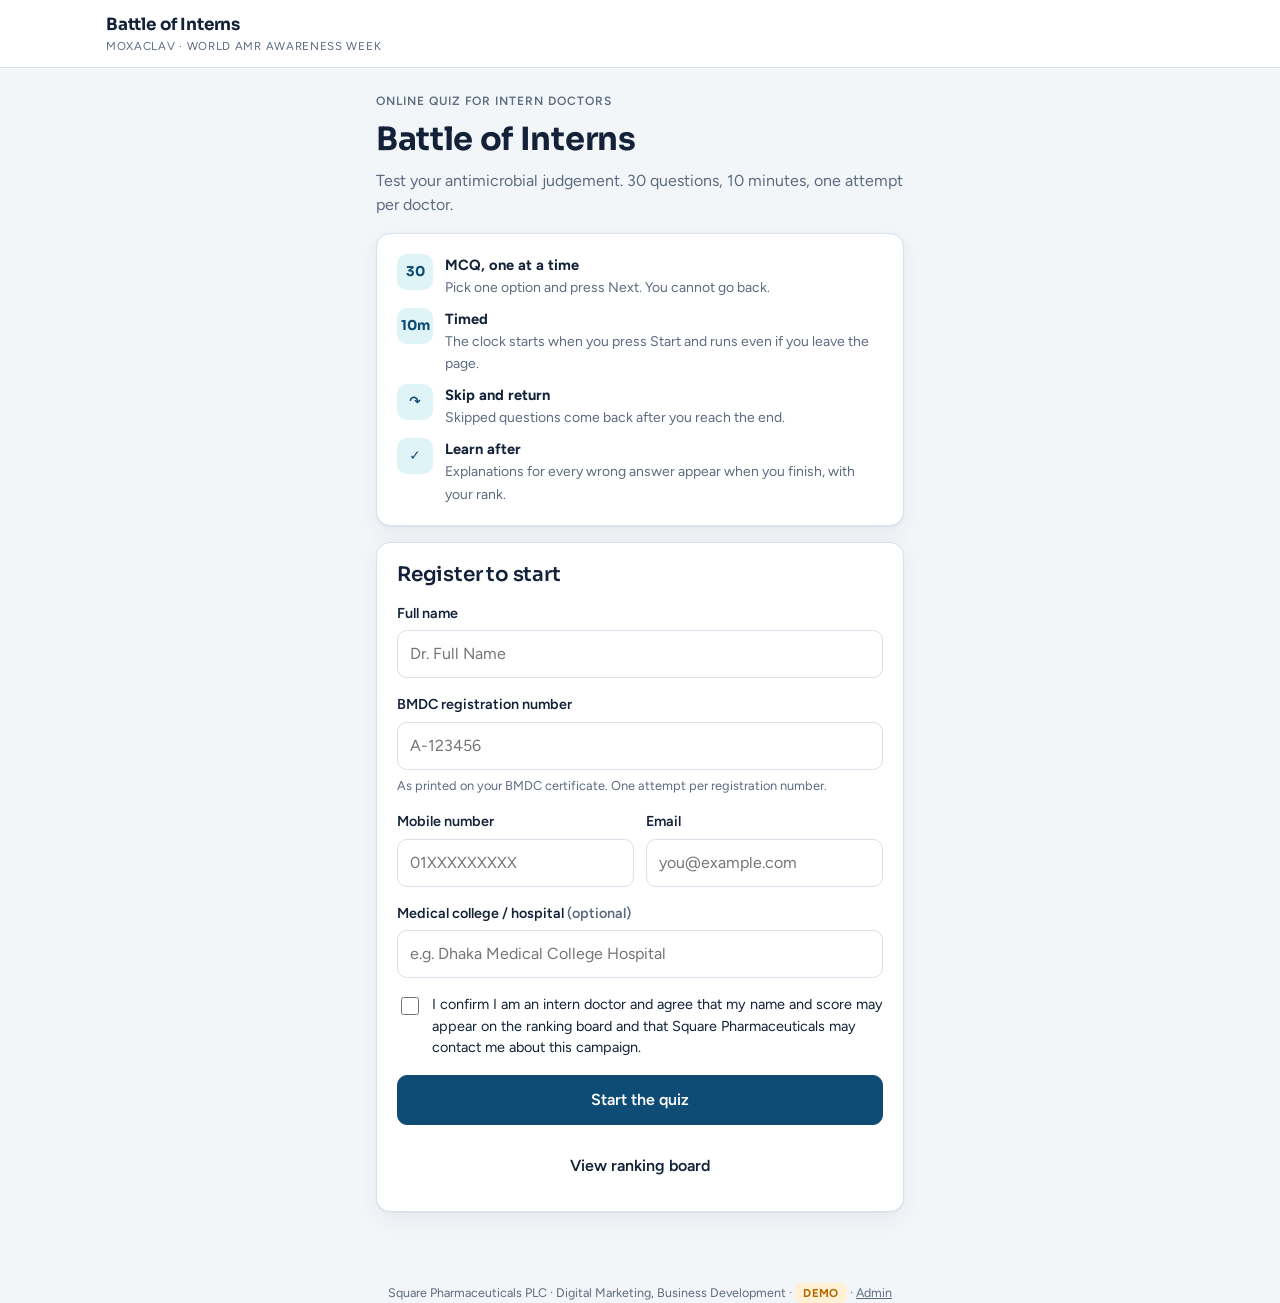
==== demo/battle-of-interns-demo.html @ 252d5b3d "Battle of Interns: AMR quiz for intern doctors (demo + PHP/SQLite site) Participant quiz with regist" ====
<!doctype html>
<html lang="en">
<head>
<meta charset="utf-8">
<meta name="viewport" content="width=device-width, initial-scale=1, viewport-fit=cover">
<meta name="robots" content="noindex">
<title>Battle of Interns (demo)</title>
<link rel="stylesheet" href="https://fonts.googleapis.com/css2?family=Sora:wght@600;700&family=Figtree:wght@400;500;600&display=swap">
<style>
/* Battle of Interns. Layout: one centred column (560px) for the quiz flow, a wider
   column (1100px) for admin. Clinical, quiet surfaces; one accent for actions. */
:root {
  --bg: #f3f6f9;
  --surface: #ffffff;
  --surface-2: #e9eef4;
  --fg: #132238;
  --muted: #5d6b80;
  --line: #d9e0ea;
  --primary: #0f4c75;
  --primary-ink: #ffffff;
  --accent: #1b9aaa;
  --accent-soft: #dff4f6;
  --good: #1b7f4b;
  --good-soft: #e3f4ea;
  --warn: #b26a00;
  --warn-soft: #fff1d6;
  --bad: #b42323;
  --bad-soft: #fde8e8;
  --shadow: 0 1px 2px rgba(19, 34, 56, 0.06), 0 8px 24px rgba(19, 34, 56, 0.06);
  --font-display: "Sora", "Segoe UI", system-ui, sans-serif;
  --font-body: "Figtree", "Segoe UI", system-ui, sans-serif;
  --radius: 14px;
}
@media (prefers-color-scheme: dark) {
  :root:not([data-theme="light"]) {
    --bg: #0e1520; --surface: #172131; --surface-2: #1f2b3d; --fg: #e7edf5; --muted: #9aa8bc;
    --line: #2a3850; --primary: #3f8fc4; --primary-ink: #ffffff; --accent: #4fc3cf; --accent-soft: #15353b;
    --good: #4ccb86; --good-soft: #163626; --warn: #f0b24a; --warn-soft: #3a2a0d; --bad: #f08080; --bad-soft: #3d1a1a;
    --shadow: 0 1px 2px rgba(0,0,0,.4), 0 8px 24px rgba(0,0,0,.35);
    color-scheme: dark;
  }
}
:root[data-theme="dark"] {
  --bg: #0e1520; --surface: #172131; --surface-2: #1f2b3d; --fg: #e7edf5; --muted: #9aa8bc;
  --line: #2a3850; --primary: #3f8fc4; --primary-ink: #ffffff; --accent: #4fc3cf; --accent-soft: #15353b;
  --good: #4ccb86; --good-soft: #163626; --warn: #f0b24a; --warn-soft: #3a2a0d; --bad: #f08080; --bad-soft: #3d1a1a;
  --shadow: 0 1px 2px rgba(0,0,0,.4), 0 8px 24px rgba(0,0,0,.35);
  color-scheme: dark;
}

* { box-sizing: border-box; }
html, body { height: 100%; }
body {
  margin: 0; background: var(--bg); color: var(--fg);
  font-family: var(--font-body); font-size: 16px; line-height: 1.5;
  -webkit-font-smoothing: antialiased;
}
h1, h2, h3 { font-family: var(--font-display); line-height: 1.2; margin: 0; text-wrap: balance; letter-spacing: -0.01em; }
h1 { font-size: 1.75rem; font-weight: 700; }
h2 { font-size: 1.25rem; font-weight: 600; }
h3 { font-size: 1rem; font-weight: 600; }
p { margin: 0; }
a { color: var(--primary); }
button { font: inherit; }
:focus-visible { outline: 3px solid var(--accent); outline-offset: 2px; }
.num { font-variant-numeric: tabular-nums; }
.muted { color: var(--muted); }
.small { font-size: 0.875rem; }
.eyebrow { font-size: 0.75rem; text-transform: uppercase; letter-spacing: 0.08em; font-weight: 600; color: var(--muted); }

/* Shell */
.topbar {
  position: sticky; top: env(safe-area-inset-top, 0px); z-index: 5;
  background: var(--surface); border-bottom: 1px solid var(--line);
}
.topbar-in {
  max-width: 1100px; margin: 0 auto; padding: 12px 16px;
  display: flex; align-items: center; justify-content: space-between; gap: 12px;
}
.brand { display: flex; flex-direction: column; gap: 1px; min-width: 0; }
.brand-name { font-family: var(--font-display); font-weight: 700; font-size: 1.05rem; letter-spacing: -0.01em; }
.brand-sub { font-size: 0.72rem; color: var(--muted); letter-spacing: 0.06em; text-transform: uppercase; }
.topbar .pill { flex-shrink: 0; }
.wrap { max-width: 560px; margin: 0 auto; padding-block: 24px 48px; padding-inline: 16px; }
.wrap.wide { max-width: 1100px; }
.stack { display: flex; flex-direction: column; gap: 16px; }
.stack-sm { display: flex; flex-direction: column; gap: 8px; }
.row { display: flex; gap: 12px; align-items: center; flex-wrap: wrap; }
.row.between { justify-content: space-between; }
.row.end { justify-content: flex-end; }
.grow { flex: 1 1 auto; min-width: 0; }

.card { background: var(--surface); border: 1px solid var(--line); border-radius: var(--radius); padding: 20px; box-shadow: var(--shadow); }
.card.flat { box-shadow: none; }
.card.tint { background: var(--accent-soft); border-color: transparent; box-shadow: none; }

/* Buttons */
.btn {
  display: inline-flex; align-items: center; justify-content: center; gap: 8px;
  padding: 12px 18px; border-radius: 10px; border: 1px solid var(--line);
  background: var(--surface); color: var(--fg); font-weight: 600; cursor: pointer;
  text-decoration: none; min-height: 44px; transition: background .15s, transform .05s;
}
.btn:hover { background: var(--surface-2); }
.btn:active { transform: translateY(1px); }
.btn:disabled { opacity: .5; cursor: not-allowed; }
.btn.primary { background: var(--primary); border-color: var(--primary); color: var(--primary-ink); }
.btn.primary:hover { filter: brightness(1.08); background: var(--primary); }
.btn.danger { color: var(--bad); border-color: var(--bad); background: transparent; }
.btn.danger:hover { background: var(--bad-soft); }
.btn.ghost { border-color: transparent; background: transparent; }
.btn.ghost:hover { background: var(--surface-2); }
.btn.sm { padding: 7px 12px; min-height: 34px; font-size: 0.875rem; border-radius: 8px; }
.btn.block { width: 100%; }

/* Forms */
.field { display: flex; flex-direction: column; gap: 6px; }
.field label { font-weight: 600; font-size: 0.9rem; }
.field .hint { font-size: 0.8rem; color: var(--muted); }
.field .err { font-size: 0.8rem; color: var(--bad); }
.input, select.input, textarea.input {
  width: 100%; padding: 11px 12px; border-radius: 10px; border: 1px solid var(--line);
  background: var(--surface); color: var(--fg); font: inherit; min-height: 44px;
}
textarea.input { min-height: 88px; resize: vertical; }
.input:focus { border-color: var(--accent); outline: none; box-shadow: 0 0 0 3px var(--accent-soft); }
.field.invalid .input { border-color: var(--bad); }
.check { display: flex; gap: 10px; align-items: flex-start; font-size: 0.9rem; }
.check input { width: 18px; height: 18px; margin-top: 3px; flex-shrink: 0; }
.grid-2 { display: grid; grid-template-columns: repeat(2, minmax(0, 1fr)); gap: 12px; }
.grid-3 { display: grid; grid-template-columns: repeat(3, minmax(0, 1fr)); gap: 12px; }
.grid-4 { display: grid; grid-template-columns: repeat(4, minmax(0, 1fr)); gap: 12px; }
@media (max-width: 640px) { .grid-2, .grid-3, .grid-4 { grid-template-columns: 1fr 1fr; } .grid-2 { grid-template-columns: 1fr; } .card { padding: 16px; } }

/* Pills and alerts */
.pill { display: inline-flex; align-items: center; gap: 6px; padding: 4px 10px; border-radius: 999px; font-size: 0.78rem; font-weight: 600; background: var(--surface-2); color: var(--muted); white-space: nowrap; }
.pill.good { background: var(--good-soft); color: var(--good); }
.pill.warn { background: var(--warn-soft); color: var(--warn); }
.pill.bad { background: var(--bad-soft); color: var(--bad); }
.pill.accent { background: var(--accent-soft); color: var(--primary); }
.alert { padding: 12px 14px; border-radius: 10px; font-size: 0.9rem; border: 1px solid transparent; }
.alert.bad { background: var(--bad-soft); color: var(--bad); }
.alert.good { background: var(--good-soft); color: var(--good); }
.alert.warn { background: var(--warn-soft); color: var(--warn); }
.alert.info { background: var(--accent-soft); color: var(--fg); }

/* Welcome */
.hero { display: flex; flex-direction: column; gap: 10px; }
.hero h1 { font-size: 2rem; }
.rules { display: grid; gap: 10px; }
.rule { display: grid; grid-template-columns: 36px 1fr; gap: 12px; align-items: start; font-size: 0.92rem; }
.rule-ic { width: 36px; height: 36px; border-radius: 10px; background: var(--accent-soft); color: var(--primary); display: grid; place-items: center; font-family: var(--font-display); font-weight: 700; font-size: 0.85rem; }

/* Quiz */
.quiz-head { display: flex; align-items: center; justify-content: space-between; gap: 12px; }
.timer { font-family: var(--font-display); font-weight: 700; font-size: 1.5rem; letter-spacing: 0.02em; display: inline-flex; align-items: center; gap: 8px; }
.timer.warn { color: var(--warn); }
.timer.bad { color: var(--bad); }
.timer-dot { width: 8px; height: 8px; border-radius: 50%; background: currentColor; animation: blink 1s steps(2) infinite; }
@keyframes blink { 50% { opacity: 0.25; } }
@media (prefers-reduced-motion: reduce) { .timer-dot { animation: none; } }
.progress { height: 6px; border-radius: 999px; background: var(--surface-2); overflow: hidden; }
.progress > i { display: block; height: 100%; background: var(--accent); width: 0; transition: width .25s; }
.qtext { font-size: 1.1rem; font-weight: 600; line-height: 1.45; }
.options { display: grid; gap: 10px; }
.opt {
  display: grid; grid-template-columns: 32px 1fr; gap: 12px; align-items: center; text-align: left;
  width: 100%; padding: 12px 14px; border-radius: 12px; border: 1.5px solid var(--line);
  background: var(--surface); color: var(--fg); cursor: pointer; font: inherit; line-height: 1.4;
}
.opt:hover { border-color: var(--accent); background: var(--accent-soft); }
.opt .key { width: 32px; height: 32px; border-radius: 8px; background: var(--surface-2); display: grid; place-items: center; font-family: var(--font-display); font-weight: 700; font-size: 0.85rem; }
.opt.selected { border-color: var(--primary); background: var(--accent-soft); }
.opt.selected .key { background: var(--primary); color: var(--primary-ink); }
.opt.correct { border-color: var(--good); background: var(--good-soft); }
.opt.correct .key { background: var(--good); color: #fff; }
.opt.wrong { border-color: var(--bad); background: var(--bad-soft); }
.opt.wrong .key { background: var(--bad); color: #fff; }
.opt[disabled] { cursor: default; }
.qnav { display: flex; gap: 10px; }
.qnav .btn { flex: 1; }
.dots { display: flex; flex-wrap: wrap; gap: 5px; }
.dot { width: 14px; height: 14px; border-radius: 4px; background: var(--surface-2); border: 1px solid var(--line); }
.dot.done { background: var(--accent); border-color: var(--accent); }
.dot.skip { background: var(--warn-soft); border-color: var(--warn); }
.dot.now { outline: 2px solid var(--primary); outline-offset: 1px; }

/* Result */
.score-tile { display: grid; grid-template-columns: auto 1fr; gap: 18px; align-items: center; }
.score-big { font-family: var(--font-display); font-size: 3rem; font-weight: 700; line-height: 1; }
.score-big small { font-size: 1.1rem; color: var(--muted); font-weight: 600; }
.stat-row { display: grid; grid-template-columns: repeat(4, 1fr); gap: 8px; }
.stat { background: var(--surface-2); border-radius: 10px; padding: 10px 4px; text-align: center; min-width: 0; }
.stat b { display: block; font-family: var(--font-display); font-size: 1.1rem; }
.stat span { font-size: 0.72rem; color: var(--muted); text-transform: uppercase; letter-spacing: 0.05em; }
.review { display: grid; gap: 12px; }
.review-item { border-left: 3px solid var(--bad); padding-left: 14px; display: grid; gap: 8px; }
.review-item.ok { border-left-color: var(--good); }
.review-item .explain { background: var(--surface-2); border-radius: 10px; padding: 10px 12px; font-size: 0.9rem; }
.tabs { display: flex; gap: 4px; border-bottom: 1px solid var(--line); overflow-x: auto; }
.tab { padding: 10px 14px; border: 0; background: transparent; color: var(--muted); font-weight: 600; cursor: pointer; border-bottom: 2px solid transparent; margin-bottom: -1px; white-space: nowrap; }
.tab.active { color: var(--primary); border-bottom-color: var(--primary); }

/* Leaderboard */
.board { display: grid; gap: 6px; }
.board-row { display: grid; grid-template-columns: 40px 1fr auto; gap: 12px; align-items: center; padding: 10px 12px; border-radius: 10px; background: var(--surface); border: 1px solid var(--line); }
.board-row.me { border-color: var(--primary); background: var(--accent-soft); }
.board-row .rank { font-family: var(--font-display); font-weight: 700; color: var(--muted); }
.board-row.top .rank { color: var(--warn); }
.board-row .who { min-width: 0; }
.board-row .who b { display: block; overflow: hidden; text-overflow: ellipsis; white-space: nowrap; }
.board-row .who span { font-size: 0.78rem; color: var(--muted); }
.board-row .sc { text-align: right; }
.board-row .sc b { font-family: var(--font-display); font-size: 1.1rem; display: block; }
.board-row .sc span { font-size: 0.75rem; color: var(--muted); }

/* Tables (admin) */
.table-wrap { overflow-x: auto; border: 1px solid var(--line); border-radius: 10px; }
table { width: 100%; border-collapse: collapse; font-size: 0.875rem; }
th, td { padding: 10px 12px; text-align: left; border-bottom: 1px solid var(--line); vertical-align: top; }
th { font-size: 0.72rem; text-transform: uppercase; letter-spacing: 0.06em; color: var(--muted); background: var(--surface-2); white-space: nowrap; }
tr:last-child td { border-bottom: 0; }
td.actions { white-space: nowrap; }
.bar { height: 6px; background: var(--surface-2); border-radius: 999px; overflow: hidden; min-width: 80px; }
.bar > i { display: block; height: 100%; background: var(--good); }
.bar.low > i { background: var(--bad); }
.bar.mid > i { background: var(--warn); }
.kpi { background: var(--surface); border: 1px solid var(--line); border-radius: 12px; padding: 14px 16px; }
.kpi b { font-family: var(--font-display); font-size: 1.6rem; display: block; }
.kpi span { font-size: 0.78rem; color: var(--muted); }

/* Modal (in-page confirm) */
.modal-bg { position: fixed; inset: 0; background: rgba(10, 18, 30, 0.55); display: grid; place-items: center; z-index: 50; padding: 16px; }
.modal { background: var(--surface); border-radius: 16px; padding: 22px; max-width: 420px; width: 100%; box-shadow: var(--shadow); display: grid; gap: 14px; }
.toast { position: fixed; left: 50%; bottom: calc(20px + env(safe-area-inset-bottom, 0px)); transform: translateX(-50%); background: var(--fg); color: var(--bg); padding: 10px 16px; border-radius: 10px; font-size: 0.9rem; z-index: 60; max-width: calc(100% - 32px); }

.footer { text-align: center; font-size: 0.78rem; color: var(--muted); padding-top: 24px; }
.footer a { color: var(--muted); }
.demo-badge { font-size: 0.72rem; font-weight: 700; padding: 3px 8px; border-radius: 6px; background: var(--warn-soft); color: var(--warn); letter-spacing: .04em; }

</style>
</head>
<body>
<div id="app"><main class="wrap"><div class="card"><p class="muted">Loading the quiz...</p></div></main></div>
<script>window.BOI_SEED_QUESTIONS = [{"text": "Antimicrobial resistance (AMR) occurs when:", "options": {"A": "The patient becomes tolerant to an antibiotic after repeated use", "B": "Microorganisms change so that antimicrobials no longer work against them", "C": "The immune system stops responding to an infection", "D": "An antibiotic degrades before reaching the site of infection"}, "correct": "B", "explanation": "AMR is a property of the microbe, not the patient. Bacteria, viruses, fungi and parasites evolve mechanisms that make the drugs designed to kill them ineffective."}, {"text": "World AMR Awareness Week is observed every year during:", "options": {"A": "1 to 7 April", "B": "18 to 24 November", "C": "10 to 16 October", "D": "24 to 30 January"}, "correct": "B", "explanation": "WHO marks World AMR Awareness Week from 18 to 24 November each year to raise awareness and encourage best practices among the public, health workers and policy makers."}, {"text": "The role of clavulanic acid in amoxicillin-clavulanate is to:", "options": {"A": "Extend the half-life of amoxicillin", "B": "Improve the oral absorption of amoxicillin", "C": "Inhibit bacterial beta-lactamase enzymes", "D": "Reduce the renal excretion of amoxicillin"}, "correct": "C", "explanation": "Clavulanic acid has little antibacterial activity of its own. It irreversibly binds and inactivates many beta-lactamases, protecting amoxicillin from hydrolysis."}, {"text": "Amoxicillin kills bacteria by:", "options": {"A": "Inhibiting protein synthesis at the 30S ribosomal subunit", "B": "Inhibiting cell wall synthesis by binding penicillin-binding proteins", "C": "Inhibiting DNA gyrase", "D": "Disrupting the bacterial cell membrane"}, "correct": "B", "explanation": "Like all beta-lactams, amoxicillin binds penicillin-binding proteins and blocks peptidoglycan cross-linking, leading to cell lysis. It is bactericidal."}, {"text": "Which organism is intrinsically resistant to amoxicillin-clavulanate?", "options": {"A": "Streptococcus pneumoniae", "B": "Haemophilus influenzae", "C": "Pseudomonas aeruginosa", "D": "Moraxella catarrhalis"}, "correct": "C", "explanation": "Pseudomonas aeruginosa is intrinsically resistant to amoxicillin-clavulanate because of its outer membrane permeability, efflux pumps and chromosomal AmpC beta-lactamase, which clavulanate does not inhibit."}, {"text": "Which of the following is NOT one of the ESKAPE pathogens?", "options": {"A": "Klebsiella pneumoniae", "B": "Acinetobacter baumannii", "C": "Streptococcus pyogenes", "D": "Enterococcus faecium"}, "correct": "C", "explanation": "ESKAPE stands for Enterococcus faecium, Staphylococcus aureus, Klebsiella pneumoniae, Acinetobacter baumannii, Pseudomonas aeruginosa and Enterobacter species. Group A Streptococcus remains universally penicillin susceptible."}, {"text": "In the WHO AWaRe classification, amoxicillin-clavulanate belongs to the:", "options": {"A": "Access group", "B": "Watch group", "C": "Reserve group", "D": "Not recommended group"}, "correct": "A", "explanation": "Amoxicillin-clavulanate is an Access antibiotic: a first or second choice for common infections with a lower resistance potential than Watch agents such as fluoroquinolones and third-generation cephalosporins."}, {"text": "The 2024 UN General Assembly political declaration on AMR set a global target that, by 2030, at least what share of human antibiotic use should come from the WHO Access group?", "options": {"A": "50%", "B": "60%", "C": "70%", "D": "90%"}, "correct": "C", "explanation": "The declaration targets at least 70% of human antibiotic consumption from Access group antibiotics by 2030, raising the earlier WHO target of 60%."}, {"text": "The most common adverse effect of oral amoxicillin-clavulanate is:", "options": {"A": "Cholestatic jaundice", "B": "Gastrointestinal upset including diarrhoea", "C": "Stevens-Johnson syndrome", "D": "Interstitial nephritis"}, "correct": "B", "explanation": "Diarrhoea, nausea and abdominal discomfort are the most frequent complaints and are largely clavulanate related. Taking the dose at the start of a meal reduces GI intolerance."}, {"text": "Clavulanate-associated cholestatic hepatitis is more likely in patients who are:", "options": {"A": "Young, female and on a short course", "B": "Older, male and on a prolonged course", "C": "Children under 5 years", "D": "Patients with renal impairment"}, "correct": "B", "explanation": "Hepatotoxicity is rare but risk rises with age over 65, male sex and courses longer than about two weeks. Onset can be delayed up to six weeks after stopping the drug."}, {"text": "Extended-spectrum beta-lactamase (ESBL) producing Enterobacterales are typically resistant to:", "options": {"A": "Third-generation cephalosporins", "B": "Carbapenems", "C": "Nitrofurantoin", "D": "Fosfomycin"}, "correct": "A", "explanation": "ESBLs hydrolyse penicillins and first to third-generation cephalosporins. Carbapenems remain the treatment of choice for serious ESBL infections, which is why their use must be protected."}, {"text": "Which class of beta-lactamase is NOT inhibited by clavulanic acid?", "options": {"A": "TEM-1 penicillinase", "B": "Staphylococcal penicillinase", "C": "Chromosomal AmpC (class C)", "D": "SHV-1"}, "correct": "C", "explanation": "Clavulanate inhibits most class A enzymes (TEM, SHV, CTX-M, staphylococcal penicillinase) but not class C AmpC enzymes or metallo-beta-lactamases. This explains failures against Enterobacter, Citrobacter and Serratia."}, {"text": "A 24-year-old presents with runny nose, sore throat and cough for three days, no fever, normal chest. The most appropriate management is:", "options": {"A": "Amoxicillin for 5 days", "B": "Amoxicillin-clavulanate for 7 days", "C": "Azithromycin for 3 days", "D": "Symptomatic treatment without antibiotics"}, "correct": "D", "explanation": "This is a viral upper respiratory tract infection. Antibiotics offer no benefit and add adverse effects and resistance pressure. Safety-netting advice is the correct prescription."}, {"text": "In acute otitis media, amoxicillin-clavulanate rather than plain amoxicillin is preferred when the child:", "options": {"A": "Is under 2 years old", "B": "Has received amoxicillin within the past 30 days or has concurrent purulent conjunctivitis", "C": "Has a fever above 38 degrees", "D": "Has bilateral ear involvement"}, "correct": "B", "explanation": "Recent amoxicillin exposure, purulent conjunctivitis (suggesting beta-lactamase producing H. influenzae) or recurrent AOM unresponsive to amoxicillin are the accepted indications for adding clavulanate."}, {"text": "For acute bacterial rhinosinusitis in adults, the IDSA recommends as first-line empiric therapy:", "options": {"A": "Amoxicillin-clavulanate", "B": "Azithromycin", "C": "Ciprofloxacin", "D": "Cefixime"}, "correct": "A", "explanation": "Amoxicillin-clavulanate is recommended over amoxicillin alone because of increasing beta-lactamase production in H. influenzae and M. catarrhalis. Macrolides are not recommended due to high pneumococcal resistance."}, {"text": "A teenager with sore throat, fever and lymphadenopathy develops a widespread maculopapular rash a few days after starting amoxicillin. The most likely explanation is:", "options": {"A": "True IgE-mediated penicillin allergy", "B": "Infectious mononucleosis", "C": "Scarlet fever", "D": "Drug-induced lupus"}, "correct": "B", "explanation": "Aminopenicillins given during Epstein-Barr virus infection commonly cause a non-allergic rash. It does not indicate penicillin allergy, and the patient should not be labelled as allergic."}, {"text": "A patient reports anaphylaxis to penicillin. Which statement is correct?", "options": {"A": "Amoxicillin-clavulanate can be given safely because clavulanate is not a penicillin", "B": "All penicillins including amoxicillin-clavulanate should be avoided", "C": "Only intravenous penicillins need to be avoided", "D": "A test dose of amoxicillin can be given on the ward without precautions"}, "correct": "B", "explanation": "A history of anaphylaxis to any penicillin contraindicates all penicillins. Cross-reactivity with cephalosporins is low (about 2%) and depends on side-chain similarity, but allergy testing or specialist advice is advised before use."}, {"text": "Beta-lactam antibiotics show time-dependent killing. This means efficacy depends mostly on:", "options": {"A": "The peak serum concentration", "B": "The total daily dose given once a day", "C": "The time the free drug concentration stays above the MIC", "D": "The area under the curve to MIC ratio only"}, "correct": "C", "explanation": "For beta-lactams, the percentage of the dosing interval during which free drug exceeds the MIC (fT>MIC) predicts response. Divided doses at correct intervals matter more than large single doses."}, {"text": "The preferred oral prophylactic antibiotic after a human or animal bite is:", "options": {"A": "Cephalexin", "B": "Azithromycin", "C": "Amoxicillin-clavulanate", "D": "Metronidazole alone"}, "correct": "C", "explanation": "Amoxicillin-clavulanate covers Pasteurella multocida, Eikenella corrodens, streptococci, staphylococci and oral anaerobes. Cephalexin and macrolides miss Pasteurella or Eikenella."}, {"text": "Which antibiotic classes carry the highest risk of Clostridioides difficile infection?", "options": {"A": "Nitrofurantoin and fosfomycin", "B": "Clindamycin, fluoroquinolones and cephalosporins", "C": "Doxycycline and minocycline", "D": "Aminoglycosides"}, "correct": "B", "explanation": "Clindamycin, fluoroquinolones and broad-spectrum cephalosporins most strongly disrupt colonic flora. Treatment of C. difficile infection is oral vancomycin or fidaxomicin, not metronidazole, in current guidelines."}, {"text": "The 'Start Smart, Then Focus' stewardship principle requires a documented review of every antibiotic prescription at:", "options": {"A": "24 hours", "B": "48 to 72 hours", "C": "5 days", "D": "End of the course"}, "correct": "B", "explanation": "At 48 to 72 hours, with culture results and clinical response available, the prescriber should stop, switch IV to oral, change, continue or move to outpatient therapy, and document the decision."}, {"text": "For amoxicillin-clavulanate, dose adjustment is required when creatinine clearance falls below:", "options": {"A": "80 mL/min", "B": "60 mL/min", "C": "30 mL/min", "D": "No adjustment is ever needed"}, "correct": "C", "explanation": "Below 30 mL/min the dosing interval is extended, and the 875/125 mg and extended-release presentations should not be used. Both components are renally cleared."}, {"text": "A patient on warfarin is prescribed amoxicillin-clavulanate for a week. What should you anticipate?", "options": {"A": "A fall in INR requiring a higher warfarin dose", "B": "A rise in INR and bleeding risk", "C": "No interaction", "D": "Reduced antibiotic efficacy"}, "correct": "B", "explanation": "Antibiotics, including amoxicillin, can potentiate warfarin by reducing vitamin K producing gut flora and through illness itself. Monitor INR during and after the course."}, {"text": "Co-prescribing penicillins with methotrexate can cause:", "options": {"A": "Reduced methotrexate efficacy", "B": "Methotrexate toxicity due to reduced renal clearance", "C": "Reduced amoxicillin absorption", "D": "No clinically relevant interaction"}, "correct": "B", "explanation": "Penicillins compete with methotrexate for renal tubular secretion, raising methotrexate levels. Patients on high-dose methotrexate need close monitoring or an alternative antibiotic."}, {"text": "For an outpatient with community-acquired pneumonia and comorbidities such as diabetes, the ATS/IDSA 2019 guideline recommends:", "options": {"A": "Azithromycin alone", "B": "Amoxicillin-clavulanate or a cephalosporin plus a macrolide or doxycycline", "C": "Ciprofloxacin alone", "D": "Cotrimoxazole"}, "correct": "B", "explanation": "Combination therapy with a beta-lactam (amoxicillin-clavulanate or cefpodoxime/cefuroxime) plus a macrolide or doxycycline, or a respiratory fluoroquinolone as an alternative, is recommended for patients with comorbidities."}, {"text": "The 'One Health' approach to AMR recognises that resistance spreads between:", "options": {"A": "Hospitals and clinics only", "B": "Humans, animals and the environment", "C": "Developed and developing countries", "D": "Gram-positive and Gram-negative bacteria"}, "correct": "B", "explanation": "Antibiotic use in agriculture, aquaculture and veterinary practice, together with pharmaceutical and sewage waste in water, drives resistance that reaches people. AMR cannot be controlled in human medicine alone."}, {"text": "For uncomplicated cystitis in a non-pregnant woman, which is NOT a recommended first-line option?", "options": {"A": "Nitrofurantoin", "B": "Fosfomycin single dose", "C": "Amoxicillin-clavulanate", "D": "Trimethoprim-sulfamethoxazole where resistance is low"}, "correct": "C", "explanation": "Amoxicillin-clavulanate has lower cure rates in cystitis and more collateral damage to gut flora, so it is reserved for cases guided by culture. Nitrofurantoin, fosfomycin and pivmecillinam are preferred."}, {"text": "Group A streptococcal pharyngitis is still treated first-line with penicillin or amoxicillin because:", "options": {"A": "Macrolides are too expensive", "B": "No clinically significant penicillin resistance has ever been documented in Streptococcus pyogenes", "C": "Amoxicillin covers Epstein-Barr virus as well", "D": "Cephalosporins are contraindicated in children"}, "correct": "B", "explanation": "S. pyogenes remains uniformly susceptible to penicillin, so narrow-spectrum penicillin V or amoxicillin is the stewardship-appropriate choice. Macrolide resistance, by contrast, is increasing."}, {"text": "According to the Lancet GRAM study, bacterial AMR was directly responsible for approximately how many deaths worldwide in 2019?", "options": {"A": "127,000", "B": "500,000", "C": "1.27 million", "D": "10 million"}, "correct": "C", "explanation": "An estimated 1.27 million deaths were directly attributable to bacterial AMR in 2019, with 4.95 million deaths associated with it. South Asia carries one of the highest burdens."}, {"text": "Which statement about antibiotic course length reflects current evidence?", "options": {"A": "Courses must always be completed for 10 to 14 days to prevent resistance", "B": "Shorter courses, such as 5 days for community-acquired pneumonia, are as effective and reduce resistance", "C": "Stopping antibiotics early never causes harm", "D": "Course length has no relation to resistance"}, "correct": "B", "explanation": "Trials across pneumonia, cellulitis, pyelonephritis and intra-abdominal infection show shorter, guideline-defined courses are equally effective. Prolonged exposure selects resistant organisms."}];</script>
<script>
/* Demo adapter: same functions as api-remote.js, but everything is kept in this browser's
   localStorage. Used only for the standalone demo page. Nothing is sent anywhere. */
window.BOI_API = (function () {
  "use strict";
  const KEY = "boi_demo_v2";
  const uid = () => Math.random().toString(36).slice(2, 10) + Date.now().toString(36);
  const delay = (v) => new Promise((r) => setTimeout(() => r(v), 120));
  const fail = (m) => { throw new Error(m); };
  const norm = (s) => String(s || "").trim();
  const normBmdc = (s) => norm(s).toUpperCase().replace(/\s+/g, "").replace(/^([A-Z]+)-?(\d+)$/, "$1-$2");
  const normPhone = (s) => norm(s).replace(/[\s-]/g, "").replace(/^\+?88/, "");

  function seed() {
    const questions = (window.BOI_SEED_QUESTIONS || []).map((q, i) => ({ id: "q" + (i + 1), text: q.text, options: q.options, correct: q.correct, explanation: q.explanation, active: true }));
    const db = {
      settings: { campaignName: "Battle of Interns", sponsor: "Moxaclav", durationSec: 600, questionCount: 30, shuffle: true, leaderboardPublic: true, manualClosed: false, openAt: null, closeAt: null },
      adminPassword: "admin123", questions, participants: [], attempts: [],
    };
    // A few sample finishers so the ranking board is not empty in the demo. Admin > Settings > Clear all participants removes them.
    const samples = [["Dr. Tanvir Ahmed", "Dhaka Medical College Hospital", 27, 412], ["Dr. Nusrat Jahan", "Sir Salimullah Medical College", 26, 388], ["Dr. Rafiul Islam", "Chittagong Medical College", 26, 455], ["Dr. Farhana Haque", "Mymensingh Medical College", 24, 501], ["Dr. Sabbir Hossain", "Rajshahi Medical College", 22, 530], ["Dr. Mehzabin Chowdhury", "Sylhet MAG Osmani Medical College", 19, 572]];
    samples.forEach(([name, inst, score, secs], i) => {
      const pid = "sample" + i, now = Date.now() - (i + 1) * 3600 * 1000;
      db.participants.push({ id: pid, token: "t_" + pid, name, email: "sample" + (i + 1) + "@example.com", bmdc: "A-" + (100001 + i), phone: "017000000" + (10 + i), institution: inst + " (sample)", registeredAt: now });
      const order = questions.map((q) => q.id);
      const answers = {}; let wrongLeft = order.length - score;
      order.forEach((qid) => { const q = questions.find((x) => x.id === qid); if (wrongLeft > 0 && Math.random() < 0.35) { answers[qid] = ["A", "B", "C", "D"].find((k) => k !== q.correct); wrongLeft--; } else answers[qid] = q.correct; });
      // adjust if randomness left too few wrongs
      for (const qid of order) { if (wrongLeft <= 0) break; const q = questions.find((x) => x.id === qid); if (answers[qid] === q.correct) { answers[qid] = ["A", "B", "C", "D"].find((k) => k !== q.correct); wrongLeft--; } }
      const a = { id: "a_" + pid, participantId: pid, startedAt: now, endsAt: now + 600000, order, answers, tabSwitches: i === 4 ? 5 : 0, status: "completed", submittedAt: now + secs * 1000 };
      Object.assign(a, scoreAttempt(db, a));
      db.attempts.push(a);
    });
    return db;
  }
  function load() { try { const s = JSON.parse(localStorage.getItem(KEY)); if (s && s.questions) return s; } catch (e) {} const db = seed(); save(db); return db; }
  function save(db) { try { localStorage.setItem(KEY, JSON.stringify(db)); } catch (e) {} }

  function status(s) {
    const now = Date.now();
    if (s.manualClosed) return "closed";
    if (s.openAt && now < s.openAt) return "not_started";
    if (s.closeAt && now >= s.closeAt) return "closed";
    return "open";
  }
  function publicSettings(db) { const s = db.settings; return { campaignName: s.campaignName, sponsor: s.sponsor, durationSec: s.durationSec, questionCount: Math.min(s.questionCount, db.questions.filter((q) => q.active).length) || s.questionCount, leaderboardPublic: s.leaderboardPublic, status: status(s), demo: true }; }
  function scoreAttempt(db, a) {
    let correct = 0, wrong = 0, skipped = 0;
    for (const qid of a.order) { const q = db.questions.find((x) => x.id === qid); const ans = a.answers[qid]; if (!ans) skipped++; else if (q && ans === q.correct) correct++; else wrong++; }
    const timeTakenSec = Math.min(Math.round((a.submittedAt - a.startedAt) / 1000), Math.round((a.endsAt - a.startedAt) / 1000));
    return { score: correct, correct, wrong, skipped, total: a.order.length, timeTakenSec };
  }
  function ranked(db) {
    return db.attempts.filter((a) => a.status === "completed").sort((x, y) => y.score - x.score || x.timeTakenSec - y.timeTakenSec || x.submittedAt - y.submittedAt)
      .map((a, i) => ({ a, p: db.participants.find((p) => p.id === a.participantId), rank: i + 1 }));
  }
  function result(db, a, p) {
    const r = ranked(db).find((x) => x.a.id === a.id);
    const review = a.order.map((qid, i) => { const q = db.questions.find((x) => x.id === qid) || { text: "(question removed)", options: {}, correct: "", explanation: "" }; const ya = a.answers[qid] || null; return { number: i + 1, id: qid, text: q.text, options: ["A", "B", "C", "D"].filter((k) => q.options[k]).map((k) => ({ key: k, text: q.options[k] })), correct: q.correct, yourAnswer: ya, isCorrect: ya === q.correct, explanation: q.explanation }; });
    return { completed: true, name: p.name, score: a.score, total: a.total, correct: a.correct, wrong: a.wrong, skipped: a.skipped, timeTakenSec: a.timeTakenSec, rank: r ? r.rank : null, totalParticipants: db.attempts.filter((x) => x.status === "completed").length, review };
  }
  function pByToken(db, token) { const p = db.participants.find((x) => x.token === token); if (!p) fail("Registration not found. Please register again."); return p; }
  function adminCheck(db, token) { if (!token || token !== db._adminToken) fail("Unauthorised. Please sign in."); }
  const csvCell = (v) => { const s = String(v ?? ""); return /[",\n]/.test(s) ? '"' + s.replace(/"/g, '""') + '"' : s; };
  const csv = (rows) => rows.map((r) => r.map(csvCell).join(",")).join("\r\n");

  return {
    async getSettings() { return delay(publicSettings(load())); },

    async register(d) {
      const db = load();
      if (status(db.settings) !== "open") fail("Registration is closed.");
      const bmdc = normBmdc(d.bmdc), phone = normPhone(d.phone), email = norm(d.email).toLowerCase();
      const existing = db.participants.find((p) => p.bmdc === bmdc || p.email === email || p.phone === phone);
      if (existing) {
        const a = db.attempts.find((x) => x.participantId === existing.id);
        if (a && a.status === "completed") fail("This BMDC number, phone or email has already completed the quiz. Only one attempt is allowed.");
        if (existing.bmdc === bmdc && existing.phone === phone) return delay({ token: existing.token, resumed: true });
        fail("These details are already registered. Use the same device you started on, or contact the organisers.");
      }
      const p = { id: uid(), token: "t_" + uid(), name: norm(d.name), email, bmdc, phone, institution: norm(d.institution), registeredAt: Date.now() };
      db.participants.push(p); save(db);
      return delay({ token: p.token, resumed: false });
    },

    async startAttempt(token) {
      const db = load(); const p = pByToken(db, token);
      let a = db.attempts.find((x) => x.participantId === p.id);
      if (a && a.status === "completed") fail("You have already completed the quiz.");
      if (!a) {
        const active = db.questions.filter((q) => q.active);
        if (!active.length) fail("No questions are available yet.");
        let order = active.map((q) => q.id);
        if (db.settings.shuffle) order.sort(() => Math.random() - 0.5);
        order = order.slice(0, db.settings.questionCount);
        const now = Date.now();
        a = { id: uid(), participantId: p.id, startedAt: now, endsAt: now + db.settings.durationSec * 1000, order, answers: {}, tabSwitches: 0, status: "in_progress" };
        db.attempts.push(a); save(db);
      }
      const questions = a.order.map((qid) => { const q = db.questions.find((x) => x.id === qid); return { id: qid, text: q ? q.text : "(removed)", options: q ? ["A", "B", "C", "D"].filter((k) => q.options[k]).map((k) => ({ key: k, text: q.options[k] })) : [] }; });
      return delay({ attemptId: a.id, startedAt: a.startedAt, endsAt: a.endsAt, durationSec: db.settings.durationSec, questions, answers: a.answers, tabSwitches: a.tabSwitches, serverNow: Date.now() });
    },

    async saveProgress(token, { answers, tabSwitches }) {
      const db = load(); const p = pByToken(db, token); const a = db.attempts.find((x) => x.participantId === p.id && x.status === "in_progress");
      if (!a) return { ok: true };
      a.answers = Object.assign({}, a.answers, answers || {}); a.tabSwitches = Math.max(a.tabSwitches, tabSwitches || 0); save(db); return { ok: true };
    },

    async submitAttempt(token, { answers, tabSwitches }) {
      const db = load(); const p = pByToken(db, token); const a = db.attempts.find((x) => x.participantId === p.id);
      if (!a) fail("No attempt found.");
      if (a.status !== "completed") {
        a.answers = Object.assign({}, a.answers, answers || {}); a.tabSwitches = Math.max(a.tabSwitches, tabSwitches || 0);
        a.submittedAt = Date.now(); a.status = "completed"; Object.assign(a, scoreAttempt(db, a)); save(db);
      }
      return delay(result(db, a, p));
    },

    async getResult(token) {
      const db = load(); const p = pByToken(db, token); const a = db.attempts.find((x) => x.participantId === p.id);
      if (!a || a.status !== "completed") return { completed: false };
      return delay(result(db, a, p));
    },

    async getLeaderboard(token) {
      const db = load();
      if (!db.settings.leaderboardPublic && !db._adminToken) fail("The ranking board is not public.");
      const me = token ? db.participants.find((p) => p.token === token) : null;
      const all = ranked(db);
      const rows = all.slice(0, 50).map((x) => ({ rank: x.rank, name: x.p.name, institution: x.p.institution, score: x.a.score, total: x.a.total, timeTakenSec: x.a.timeTakenSec, isMe: !!me && x.p.id === me.id }));
      const mine = me ? all.find((x) => x.p.id === me.id) : null;
      return delay({ rows, totalParticipants: all.length, me: mine ? { rank: mine.rank, name: me.name, score: mine.a.score, total: mine.a.total, timeTakenSec: mine.a.timeTakenSec } : null });
    },

    /* ---- admin ---- */
    async adminLogin(password) { const db = load(); if (password !== db.adminPassword) fail("Wrong password."); db._adminToken = "adm_" + uid(); save(db); return delay({ adminToken: db._adminToken }); },
    async adminLogout() { const db = load(); delete db._adminToken; save(db); },
    async adminStats(t) {
      const db = load(); adminCheck(db, t);
      const done = db.attempts.filter((a) => a.status === "completed");
      const qs = db.questions.map((q) => { let attempts = 0, correct = 0; done.forEach((a) => { if (a.order.includes(q.id)) { attempts++; if (a.answers[q.id] === q.correct) correct++; } }); return { id: q.id, text: q.text, attempts, correct }; });
      return delay({ participants: db.participants.length, completed: done.length, inProgress: db.attempts.length - done.length, total: Math.min(db.settings.questionCount, db.questions.filter((q) => q.active).length), avgScore: done.length ? done.reduce((s, a) => s + a.score, 0) / done.length : 0, avgTimeSec: done.length ? done.reduce((s, a) => s + a.timeTakenSec, 0) / done.length : 0, questionStats: qs });
    },
    async adminQuestions(t) { const db = load(); adminCheck(db, t); return delay(db.questions.map((q) => ({ ...q }))); },
    async adminSaveQuestion(t, q) {
      const db = load(); adminCheck(db, t);
      if (!q.text || !["A", "B", "C", "D"].every((k) => q.options[k]) || !/^[ABCD]$/.test(q.correct)) fail("Fill in the question, all four options and the correct option.");
      if (q.id) { const i = db.questions.findIndex((x) => x.id === q.id); if (i < 0) fail("Question not found."); db.questions[i] = { ...db.questions[i], text: q.text, options: q.options, correct: q.correct, explanation: q.explanation || "", active: !!q.active }; }
      else db.questions.push({ id: "q_" + uid(), text: q.text, options: q.options, correct: q.correct, explanation: q.explanation || "", active: q.active !== false });
      save(db); return { ok: true };
    },
    async adminDeleteQuestion(t, id) { const db = load(); adminCheck(db, t); db.questions = db.questions.filter((q) => q.id !== id); save(db); return { ok: true }; },
    async adminImportQuestions(t, list, replace) {
      const db = load(); adminCheck(db, t);
      if (replace) db.questions = [];
      list.forEach((q) => db.questions.push({ id: "q_" + uid(), text: q.text, options: q.options, correct: q.correct, explanation: q.explanation || "", active: true }));
      save(db); return { count: list.length };
    },
    async adminParticipants(t, { q } = {}) {
      const db = load(); adminCheck(db, t); const s = (q || "").toLowerCase();
      return delay(db.participants.filter((p) => !s || [p.name, p.bmdc, p.phone, p.email, p.institution].some((v) => String(v || "").toLowerCase().includes(s)))
        .sort((a, b) => b.registeredAt - a.registeredAt)
        .map((p) => { const a = db.attempts.find((x) => x.participantId === p.id); return { id: p.id, name: p.name, email: p.email, bmdc: p.bmdc, phone: p.phone, institution: p.institution, registeredAt: p.registeredAt, status: a ? a.status : "registered", score: a && a.score, total: a && a.total, timeTakenSec: a && a.timeTakenSec, tabSwitches: a ? a.tabSwitches : 0, submittedAt: a && a.submittedAt }; }));
    },
    async adminParticipantAnswers(t, id) {
      const db = load(); adminCheck(db, t); const a = db.attempts.find((x) => x.participantId === id); if (!a) fail("No attempt.");
      return delay(a.order.map((qid) => { const q = db.questions.find((x) => x.id === qid) || { text: "(removed)", correct: "" }; return { text: q.text, answer: a.answers[qid] || null, correct: q.correct, isCorrect: a.answers[qid] === q.correct }; }));
    },
    async adminDeleteParticipant(t, id) { const db = load(); adminCheck(db, t); db.participants = db.participants.filter((p) => p.id !== id); db.attempts = db.attempts.filter((a) => a.participantId !== id); save(db); return { ok: true }; },
    async adminExport(t, kind) {
      const db = load(); adminCheck(db, t); const stamp = new Date().toISOString().slice(0, 10);
      if (kind === "answers") {
        const rows = [["name", "bmdc", "question_no", "question", "answer", "correct_option", "is_correct"]];
        db.attempts.filter((a) => a.status === "completed").forEach((a) => { const p = db.participants.find((x) => x.id === a.participantId); a.order.forEach((qid, i) => { const q = db.questions.find((x) => x.id === qid) || { text: "", correct: "" }; rows.push([p.name, p.bmdc, i + 1, q.text, a.answers[qid] || "", q.correct, a.answers[qid] === q.correct ? 1 : 0]); }); });
        return { filename: `battle-of-interns-answers-${stamp}.csv`, csv: csv(rows) };
      }
      const rows = [["rank", "name", "bmdc", "phone", "email", "institution", "registered_at", "status", "score", "total", "time_taken_sec", "tab_switches", "submitted_at"]];
      const rk = ranked(db);
      db.participants.forEach((p) => { const a = db.attempts.find((x) => x.participantId === p.id); const r = rk.find((x) => x.p.id === p.id); rows.push([r ? r.rank : "", p.name, p.bmdc, p.phone, p.email, p.institution, new Date(p.registeredAt).toISOString(), a ? a.status : "registered", a && a.score != null ? a.score : "", a && a.total ? a.total : "", a && a.timeTakenSec != null ? a.timeTakenSec : "", a ? a.tabSwitches : 0, a && a.submittedAt ? new Date(a.submittedAt).toISOString() : ""]); });
      return { filename: `battle-of-interns-participants-${stamp}.csv`, csv: csv(rows) };
    },
    async adminSettings(t) { const db = load(); adminCheck(db, t); return delay({ ...db.settings }); },
    async adminSaveSettings(t, s) { const db = load(); adminCheck(db, t); db.settings = { ...db.settings, ...s }; save(db); return { ok: true }; },
    async adminChangePassword(t, oldPw, newPw) { const db = load(); adminCheck(db, t); if (oldPw !== db.adminPassword) fail("Current password is wrong."); if ((newPw || "").length < 8) fail("New password must be at least 8 characters."); db.adminPassword = newPw; save(db); return { ok: true }; },
    async adminReset(t) { const db = load(); adminCheck(db, t); db.participants = []; db.attempts = []; save(db); return { ok: true }; },
  };
})();

</script>
<script>
/* Battle of Interns. Single-page app: quiz flow + admin panel.
   Talks to window.BOI_API (api-remote.js for the hosted site, api-local.js for the demo). */
(function () {
  "use strict";
  const API = window.BOI_API;
  const $app = document.getElementById("app");
  const esc = (s) => String(s ?? "").replace(/[&<>"']/g, (c) => ({ "&": "&amp;", "<": "&lt;", ">": "&gt;", '"': "&quot;", "'": "&#39;" }[c]));
  const pad = (n) => String(n).padStart(2, "0");
  const mmss = (sec) => `${pad(Math.floor(sec / 60))}:${pad(sec % 60)}`;
  const fmtDate = (ms) => (ms ? new Date(ms).toLocaleString("en-GB", { dateStyle: "medium", timeStyle: "short" }) : "");
  const store = {
    get(k) { try { return localStorage.getItem(k); } catch (e) { return null; } },
    set(k, v) { try { localStorage.setItem(k, v); } catch (e) {} },
    del(k) { try { localStorage.removeItem(k); } catch (e) {} },
  };

  let settings = { campaignName: "Battle of Interns", sponsor: "Moxaclav", durationSec: 600, questionCount: 30, leaderboardPublic: true, status: "open" };
  let toastTimer = null;

  function toast(msg) {
    let t = document.querySelector(".toast");
    if (!t) { t = document.createElement("div"); t.className = "toast"; document.body.appendChild(t); }
    t.textContent = msg; t.hidden = false;
    clearTimeout(toastTimer); toastTimer = setTimeout(() => { t.hidden = true; }, 2600);
  }
  function confirmBox({ title, body, okText = "Confirm", danger = false }) {
    return new Promise((resolve) => {
      const bg = document.createElement("div"); bg.className = "modal-bg";
      bg.innerHTML = `<div class="modal" role="dialog" aria-modal="true"><h2>${esc(title)}</h2><p class="muted">${esc(body)}</p>
        <div class="row end"><button class="btn" data-x="no">Cancel</button><button class="btn ${danger ? "danger" : "primary"}" data-x="yes">${esc(okText)}</button></div></div>`;
      bg.addEventListener("click", (e) => { const x = e.target.getAttribute("data-x"); if (x) { bg.remove(); resolve(x === "yes"); } });
      document.body.appendChild(bg);
    });
  }
  function shell(inner, { wide = false, right = "" } = {}) {
    $app.innerHTML = `
      <header class="topbar"><div class="topbar-in">
        <div class="brand"><span class="brand-name">${esc(settings.campaignName)}</span><span class="brand-sub">${esc(settings.sponsor)} &middot; World AMR Awareness Week</span></div>
        ${right}
      </div></header>
      <main class="wrap ${wide ? "wide" : ""}">${inner}</main>
      <div class="footer">Square Pharmaceuticals PLC &middot; Digital Marketing, Business Development ${settings.demo ? '&middot; <span class="demo-badge">DEMO</span>' : ""} &middot; <a href="#admin">Admin</a></div>`;
  }

  /* ---------------- Routing ---------------- */
  async function route() {
    try { settings = await API.getSettings(); } catch (e) { /* keep defaults */ }
    const h = location.hash.replace("#", "");
    if (h === "admin") return Admin.mount();
    if (h === "board") return Board.mount();
    return Quiz.boot();
  }
  window.addEventListener("hashchange", route);

  /* ---------------- Participant flow ---------------- */
  const Quiz = {
    token: null, attempt: null, answers: {}, queue: [], seen: new Set(), tabSwitches: 0, timerId: null, saveTimer: null, submitting: false,

    async boot() {
      Quiz.stopTimer();
      Quiz.token = store.get("boi_token");
      if (Quiz.token) {
        try {
          const r = await API.getResult(Quiz.token);
          if (r && r.completed) return Quiz.showResult(r);
          return Quiz.start(true);
        } catch (e) { store.del("boi_token"); Quiz.token = null; }
      }
      Quiz.welcome();
    },

    welcome(err) {
      const closed = settings.status !== "open";
      shell(`
        <div class="stack">
          <div class="hero">
            <span class="eyebrow">Online quiz for intern doctors</span>
            <h1>${esc(settings.campaignName)}</h1>
            <p class="muted">Test your antimicrobial judgement. ${settings.questionCount} questions, ${Math.round(settings.durationSec / 60)} minutes, one attempt per doctor.</p>
          </div>
          <div class="card stack">
            <div class="rules">
              <div class="rule"><div class="rule-ic">${settings.questionCount}</div><div><b>MCQ, one at a time</b><br><span class="muted small">Pick one option and press Next. You cannot go back.</span></div></div>
              <div class="rule"><div class="rule-ic">${Math.round(settings.durationSec / 60)}m</div><div><b>Timed</b><br><span class="muted small">The clock starts when you press Start and runs even if you leave the page.</span></div></div>
              <div class="rule"><div class="rule-ic">&#8631;</div><div><b>Skip and return</b><br><span class="muted small">Skipped questions come back after you reach the end.</span></div></div>
              <div class="rule"><div class="rule-ic">&#10003;</div><div><b>Learn after</b><br><span class="muted small">Explanations for every wrong answer appear when you finish, with your rank.</span></div></div>
            </div>
          </div>
          ${closed ? `<div class="alert warn">${settings.status === "not_started" ? "The quiz has not opened yet." : "Registration for this quiz is closed."} ${settings.leaderboardPublic ? '<a href="#board">See the ranking board</a>.' : ""}</div>` : `
          <form class="card stack" id="regForm" novalidate>
            <h2>Register to start</h2>
            ${err ? `<div class="alert bad">${esc(err)}</div>` : ""}
            <div class="field"><label for="f_name">Full name</label><input class="input" id="f_name" name="name" autocomplete="name" placeholder="Dr. Full Name" required></div>
            <div class="field"><label for="f_bmdc">BMDC registration number</label><input class="input" id="f_bmdc" name="bmdc" placeholder="A-123456" autocomplete="off" required><span class="hint">As printed on your BMDC certificate. One attempt per registration number.</span></div>
            <div class="grid-2">
              <div class="field"><label for="f_phone">Mobile number</label><input class="input" id="f_phone" name="phone" inputmode="tel" placeholder="01XXXXXXXXX" required></div>
              <div class="field"><label for="f_email">Email</label><input class="input" id="f_email" name="email" type="email" inputmode="email" placeholder="you@example.com" required></div>
            </div>
            <div class="field"><label for="f_inst">Medical college / hospital <span class="muted">(optional)</span></label><input class="input" id="f_inst" name="institution" placeholder="e.g. Dhaka Medical College Hospital"></div>
            <label class="check"><input type="checkbox" id="f_consent" name="consent" required><span>I confirm I am an intern doctor and agree that my name and score may appear on the ranking board and that Square Pharmaceuticals may contact me about this campaign.</span></label>
            <button class="btn primary block" type="submit" id="btnStart">Start the quiz</button>
            ${settings.leaderboardPublic ? `<a class="btn ghost block" href="#board">View ranking board</a>` : ""}
          </form>`}
        </div>`);
      const form = document.getElementById("regForm");
      if (!form) return;
      form.addEventListener("submit", async (e) => {
        e.preventDefault();
        const d = Object.fromEntries(new FormData(form).entries());
        d.consent = form.consent.checked;
        const problems = Quiz.validate(d);
        form.querySelectorAll(".field").forEach((f) => { f.classList.remove("invalid"); const er = f.querySelector(".err"); if (er) er.remove(); });
        if (Object.keys(problems).length) {
          for (const [k, msg] of Object.entries(problems)) {
            const inp = form.querySelector(`[name="${k}"]`); const f = inp && inp.closest(".field");
            if (f) { f.classList.add("invalid"); f.insertAdjacentHTML("beforeend", `<span class="err">${esc(msg)}</span>`); }
            else toast(msg);
          }
          return;
        }
        const btn = document.getElementById("btnStart"); btn.disabled = true; btn.textContent = "Registering...";
        try {
          const r = await API.register(d);
          Quiz.token = r.token; store.set("boi_token", r.token);
          Quiz.start(false);
        } catch (ex) { Quiz.welcome(ex.message || "Could not register."); }
      });
    },

    validate(d) {
      const p = {};
      if (!d.name || d.name.trim().length < 3) p.name = "Enter your full name.";
      if (!/^[A-Z]{1,2}\d{3,7}$/.test((d.bmdc || "").toUpperCase().replace(/[\s-]/g, ""))) p.bmdc = "Enter a valid BMDC number, e.g. A-123456.";
      if (!/^(\+?88)?01[3-9]\d{8}$/.test((d.phone || "").replace(/[\s-]/g, ""))) p.phone = "Enter an 11-digit Bangladeshi mobile number.";
      if (!/^[^\s@]+@[^\s@]+\.[^\s@]{2,}$/.test((d.email || "").trim())) p.email = "Enter a valid email address.";
      if (!d.consent) p.consent = "Please tick the consent box to continue.";
      return p;
    },

    async start(resuming) {
      try {
        const a = await API.startAttempt(Quiz.token);
        Quiz.attempt = a;
        Quiz.answers = a.answers || {};
        Quiz.tabSwitches = a.tabSwitches || 0;
        const ids = a.questions.map((q) => q.id);
        Quiz.queue = ids.filter((id) => !(id in Quiz.answers));
        Quiz.seen = new Set();
        if (Quiz.queue.length === 0 || Date.now() >= a.endsAt) return Quiz.submit(true);
        if (!resuming) toast("Your clock has started.");
        Quiz.renderQuestion();
        Quiz.startTimer();
        document.addEventListener("visibilitychange", Quiz.onVis);
      } catch (e) {
        store.del("boi_token"); Quiz.token = null; Quiz.welcome(e.message);
      }
    },
    onVis() { if (document.hidden && Quiz.attempt) { Quiz.tabSwitches++; Quiz.queueSave(); } },
    startTimer() {
      Quiz.stopTimer();
      Quiz.timerId = setInterval(Quiz.tick, 250);
      Quiz.tick();
    },
    stopTimer() { clearInterval(Quiz.timerId); Quiz.timerId = null; document.removeEventListener("visibilitychange", Quiz.onVis); },
    tick() {
      if (!Quiz.attempt) return;
      const left = Math.max(0, Math.ceil((Quiz.attempt.endsAt - Date.now()) / 1000));
      const el = document.getElementById("timer");
      if (el) {
        const t = document.getElementById("timeText"); if (t) t.textContent = mmss(left);
        el.classList.toggle("warn", left <= 120 && left > 30);
        el.classList.toggle("bad", left <= 30);
      }
      if (left <= 0 && !Quiz.submitting) Quiz.submit(true);
    },
    queueSave() {
      clearTimeout(Quiz.saveTimer);
      Quiz.saveTimer = setTimeout(() => { API.saveProgress(Quiz.token, { answers: Quiz.answers, tabSwitches: Quiz.tabSwitches }).catch(() => {}); }, 600);
    },

    renderQuestion() {
      const a = Quiz.attempt; const qs = a.questions; const total = qs.length;
      const qid = Quiz.queue[0]; const q = qs.find((x) => x.id === qid); const idx = qs.indexOf(q);
      const answered = Object.keys(Quiz.answers).length;
      const revisit = Quiz.seen.has(qid);
      Quiz.seen.add(qid);
      const skippedCount = Quiz.queue.filter((id) => Quiz.seen.has(id) && id !== qid).length;
      shell(`
        <div class="stack">
          <div class="quiz-head">
            <div><span class="eyebrow">Question ${idx + 1} of ${total}</span><br><span class="small muted num">${answered} answered &middot; ${skippedCount} skipped</span></div>
            <div class="timer num" id="timer" aria-live="off"><span class="timer-dot"></span><span id="timeText">${mmss(Math.max(0, Math.ceil((a.endsAt - Date.now()) / 1000)))}</span></div>
          </div>
          <div class="progress"><i style="width:${Math.round((answered / total) * 100)}%"></i></div>
          ${revisit ? `<div class="alert info">You skipped this one earlier. It is back for a second look.</div>` : ""}
          <div class="card stack">
            <p class="qtext">${esc(q.text)}</p>
            <div class="options" role="radiogroup" aria-label="Options">
              ${q.options.map((o) => `<button type="button" class="opt" role="radio" aria-checked="false" data-key="${esc(o.key)}"><span class="key">${esc(o.key)}</span><span>${esc(o.text)}</span></button>`).join("")}
            </div>
            <div class="qnav">
              <button class="btn" id="btnSkip" type="button">Skip for now</button>
              <button class="btn primary" id="btnNext" type="button" disabled>Next</button>
            </div>
          </div>
          <div class="dots" aria-hidden="true">${qs.map((x) => `<span class="dot ${x.id in Quiz.answers ? "done" : (Quiz.seen.has(x.id) && x.id !== qid ? "skip" : "")} ${x.id === qid ? "now" : ""}"></span>`).join("")}</div>
          <div class="row between"><span class="small muted">Answers lock when you press Next.</span><button class="btn ghost sm" id="btnFinish" type="button">Finish early</button></div>
        </div>`, { right: `<span class="pill accent num">${answered}/${total}</span>` });

      let picked = null;
      const next = document.getElementById("btnNext");
      document.querySelectorAll(".opt").forEach((b) => b.addEventListener("click", () => {
        picked = b.dataset.key;
        document.querySelectorAll(".opt").forEach((x) => { x.classList.toggle("selected", x === b); x.setAttribute("aria-checked", x === b ? "true" : "false"); });
        next.disabled = false;
      }));
      next.addEventListener("click", () => {
        if (!picked) return;
        Quiz.answers[qid] = picked; Quiz.queue.shift(); Quiz.queueSave(); Quiz.advance();
      });
      document.getElementById("btnSkip").addEventListener("click", () => {
        if (Quiz.queue.length === 1) { toast("This is the last unanswered question."); return; }
        Quiz.queue.push(Quiz.queue.shift());
        Quiz.advance();
      });
      document.getElementById("btnFinish").addEventListener("click", async () => {
        const left = Quiz.queue.length;
        const ok = await confirmBox({ title: "Finish the quiz now?", body: left ? `${left} question${left > 1 ? "s are" : " is"} still unanswered and will count as wrong.` : "All questions answered. Submit your answers?", okText: "Submit", danger: !!left });
        if (ok) Quiz.submit(false);
      });
    },
    advance() {
      if (Quiz.queue.length === 0) return Quiz.submit(false);
      Quiz.renderQuestion();
    },

    async submit(auto) {
      if (Quiz.submitting) return;
      Quiz.submitting = true; Quiz.stopTimer();
      shell(`<div class="card stack"><h2>${auto ? "Time is up." : "Submitting..."}</h2><p class="muted">Scoring your answers.</p></div>`);
      try {
        const r = await API.submitAttempt(Quiz.token, { answers: Quiz.answers, tabSwitches: Quiz.tabSwitches });
        Quiz.attempt = null; Quiz.submitting = false;
        Quiz.showResult(r, auto);
      } catch (e) { Quiz.submitting = false; shell(`<div class="card stack"><div class="alert bad">${esc(e.message)}</div><button class="btn" onclick="location.reload()">Try again</button></div>`); }
    },

    showResult(r, timedOut) {
      Quiz.stopTimer();
      const wrong = r.review.filter((x) => !x.isCorrect);
      const pct = Math.round((r.correct / r.total) * 100);
      const render = (tab) => {
        shell(`
          <div class="stack">
            ${timedOut ? `<div class="alert warn">Time ran out, so your answers were submitted automatically.</div>` : ""}
            <div class="card stack">
              <span class="eyebrow">Your result</span>
              <div class="score-tile">
                <div class="score-big num">${r.score}<small>/${r.total}</small></div>
                <div><h2>${esc(r.name)}</h2><p class="muted small">${r.rank ? `Rank <b class="num">#${r.rank}</b> of ${r.totalParticipants} so far` : ""} ${pct >= 80 ? '<span class="pill good">Top form</span>' : pct >= 50 ? '<span class="pill accent">Solid</span>' : '<span class="pill warn">Keep reading</span>'}</p></div>
              </div>
              <div class="stat-row num">
                <div class="stat"><b>${r.correct}</b><span>Correct</span></div>
                <div class="stat"><b>${r.wrong}</b><span>Wrong</span></div>
                <div class="stat"><b>${r.skipped}</b><span>Unanswered</span></div>
                <div class="stat"><b>${mmss(r.timeTakenSec)}</b><span>Time</span></div>
              </div>
            </div>
            <div class="tabs" role="tablist">
              <button class="tab ${tab === "wrong" ? "active" : ""}" data-t="wrong">Learn from mistakes (${wrong.length})</button>
              <button class="tab ${tab === "all" ? "active" : ""}" data-t="all">All ${r.total} questions</button>
              ${settings.leaderboardPublic ? `<button class="tab ${tab === "board" ? "active" : ""}" data-t="board">Ranking</button>` : ""}
            </div>
            <div id="tabBody">${tab === "board" ? `<div class="muted small">Loading ranking...</div>` : Quiz.reviewList(tab === "wrong" ? wrong : r.review)}</div>
          </div>`);
        document.querySelectorAll(".tab").forEach((b) => b.addEventListener("click", () => render(b.dataset.t)));
        if (tab === "board") Board.fill(document.getElementById("tabBody"));
      };
      render("wrong");
    },
    reviewList(items) {
      if (!items.length) return `<div class="card tint"><b>Perfect score.</b> Nothing to review.</div>`;
      return `<div class="review">${items.map((x, i) => `
        <div class="card flat review-item ${x.isCorrect ? "ok" : ""}">
          <div class="row between"><span class="eyebrow">Q${x.number}</span>${x.isCorrect ? '<span class="pill good">Correct</span>' : x.yourAnswer ? '<span class="pill bad">Wrong</span>' : '<span class="pill warn">Unanswered</span>'}</div>
          <p class="qtext" style="font-size:1rem">${esc(x.text)}</p>
          <div class="options">${x.options.map((o) => `<div class="opt ${o.key === x.correct ? "correct" : (o.key === x.yourAnswer ? "wrong" : "")}" style="cursor:default"><span class="key">${esc(o.key)}</span><span>${esc(o.text)}</span></div>`).join("")}</div>
          <div class="explain"><b>Why:</b> ${esc(x.explanation)}</div>
        </div>`).join("")}</div>`;
    },
  };

  /* ---------------- Ranking board ---------------- */
  const Board = {
    async mount() {
      shell(`<div class="stack"><div class="hero"><span class="eyebrow">Live ranking</span><h1>Ranking board</h1><p class="muted">Score first, then faster time. Updates as doctors finish.</p></div><div id="boardBody" class="stack"><div class="muted small">Loading...</div></div><a class="btn block" href="#">Back</a></div>`);
      Board.fill(document.getElementById("boardBody"));
    },
    async fill(el) {
      try {
        const b = await API.getLeaderboard(store.get("boi_token"));
        if (!b.rows.length) { el.innerHTML = `<div class="card tint">No one has finished yet. Be the first name on the board.</div>`; return; }
        el.innerHTML = `<div class="row between"><span class="small muted num">${b.totalParticipants} participant${b.totalParticipants === 1 ? "" : "s"} &middot; top ${b.rows.length}</span><button class="btn sm" id="btnRefresh">Refresh</button></div>
          <div class="board">${b.rows.map((r) => `<div class="board-row ${r.isMe ? "me" : ""} ${r.rank <= 3 ? "top" : ""}"><span class="rank num">${r.rank <= 3 ? ["&#129351;", "&#129352;", "&#129353;"][r.rank - 1] : "#" + r.rank}</span><div class="who"><b>${esc(r.name)}${r.isMe ? " (you)" : ""}</b><span>${esc(r.institution || "")}</span></div><div class="sc num"><b>${r.score}/${r.total}</b><span>${mmss(r.timeTakenSec)}</span></div></div>`).join("")}</div>
          ${b.me && !b.rows.some((r) => r.isMe) ? `<div class="board-row me"><span class="rank num">#${b.me.rank}</span><div class="who"><b>${esc(b.me.name)} (you)</b></div><div class="sc num"><b>${b.me.score}/${b.me.total}</b><span>${mmss(b.me.timeTakenSec)}</span></div></div>` : ""}`;
        document.getElementById("btnRefresh").addEventListener("click", () => Board.fill(el));
      } catch (e) { el.innerHTML = `<div class="alert bad">${esc(e.message)}</div>`; }
    },
  };

  /* ---------------- Admin ---------------- */
  const Admin = {
    tab: "overview", token: null,
    async mount() {
      Admin.token = (() => { try { return sessionStorage.getItem("boi_admin"); } catch (e) { return null; } })();
      if (!Admin.token) return Admin.login();
      Admin.render();
    },
    login(err) {
      shell(`<div class="card stack" style="max-width:420px;margin:0 auto"><h2>Admin sign in</h2>${err ? `<div class="alert bad">${esc(err)}</div>` : ""}
        <form id="loginForm" class="stack"><div class="field"><label for="a_pw">Password</label><input class="input" type="password" id="a_pw" autocomplete="current-password" required>${settings.demo ? '<span class="hint">Demo password: <b>admin123</b></span>' : ""}</div>
        <button class="btn primary block" type="submit">Sign in</button><a class="btn ghost block" href="#">Back to quiz</a></form></div>`);
      document.getElementById("loginForm").addEventListener("submit", async (e) => {
        e.preventDefault();
        try { const r = await API.adminLogin(document.getElementById("a_pw").value); Admin.token = r.adminToken; try { sessionStorage.setItem("boi_admin", r.adminToken); } catch (x) {} Admin.render(); }
        catch (ex) { Admin.login(ex.message); }
      });
    },
    logout() { try { sessionStorage.removeItem("boi_admin"); } catch (e) {} Admin.token = null; API.adminLogout && API.adminLogout(); location.hash = ""; },
    async guard(fn) {
      try { return await fn(); } catch (e) { if (/unauthori[sz]ed|sign in/i.test(e.message)) { Admin.token = null; try { sessionStorage.removeItem("boi_admin"); } catch (x) {} Admin.login("Session expired. Sign in again."); } else toast(e.message); throw e; }
    },
    render() {
      const tabs = [["overview", "Overview"], ["questions", "Questions"], ["participants", "Participants"], ["settings", "Settings"]];
      shell(`<div class="stack">
        <div class="row between"><div><span class="eyebrow">Admin panel</span><h1>Campaign control</h1></div><div class="row"><a class="btn sm" href="#">View quiz</a><button class="btn sm ghost" id="btnLogout">Sign out</button></div></div>
        <div class="tabs">${tabs.map(([k, l]) => `<button class="tab ${Admin.tab === k ? "active" : ""}" data-t="${k}">${l}</button>`).join("")}</div>
        <div id="adminBody"><div class="muted small">Loading...</div></div></div>`, { wide: true });
      document.querySelectorAll(".tab").forEach((b) => b.addEventListener("click", () => { Admin.tab = b.dataset.t; Admin.render(); }));
      document.getElementById("btnLogout").addEventListener("click", Admin.logout);
      Admin[Admin.tab](document.getElementById("adminBody"));
    },

    async overview(el) {
      const s = await Admin.guard(() => API.adminStats(Admin.token));
      el.innerHTML = `<div class="stack">
        <div class="grid-4">
          <div class="kpi"><b class="num">${s.participants}</b><span>Registered</span></div>
          <div class="kpi"><b class="num">${s.completed}</b><span>Completed</span></div>
          <div class="kpi"><b class="num">${s.completed ? s.avgScore.toFixed(1) : "0"}</b><span>Average score / ${s.total}</span></div>
          <div class="kpi"><b class="num">${s.completed ? mmss(Math.round(s.avgTimeSec)) : "00:00"}</b><span>Average time</span></div>
        </div>
        <div class="row between"><h2>Question difficulty</h2><span class="small muted">Share of participants who answered correctly</span></div>
        <div class="table-wrap"><table><thead><tr><th>#</th><th>Question</th><th>Answered</th><th>Correct</th><th style="width:140px">Accuracy</th></tr></thead><tbody>
          ${s.questionStats.map((q, i) => { const p = q.attempts ? Math.round((q.correct / q.attempts) * 100) : 0; return `<tr><td class="num">${i + 1}</td><td>${esc(q.text)}</td><td class="num">${q.attempts}</td><td class="num">${q.correct}</td><td><div class="row" style="gap:8px"><div class="bar grow ${p < 40 ? "low" : p < 70 ? "mid" : ""}"><i style="width:${p}%"></i></div><span class="num small">${q.attempts ? p + "%" : "n/a"}</span></div></td></tr>`; }).join("")}
        </tbody></table></div></div>`;
    },

    async questions(el) {
      const list = await Admin.guard(() => API.adminQuestions(Admin.token));
      el.innerHTML = `<div class="stack">
        <div class="row between"><div><h2>${list.length} questions</h2><span class="small muted">${list.filter((q) => q.active).length} active. Each participant gets ${settings.questionCount} of the active ones, shuffled.</span></div>
          <div class="row"><button class="btn sm" id="btnImport">Import</button><button class="btn sm" id="btnExportQ">Export JSON</button><button class="btn sm primary" id="btnAdd">Add question</button></div></div>
        <div class="table-wrap"><table><thead><tr><th>#</th><th>Question</th><th>Answer</th><th>Status</th><th></th></tr></thead><tbody>
          ${list.map((q, i) => `<tr><td class="num">${i + 1}</td><td>${esc(q.text)}<br><span class="small muted">${["A", "B", "C", "D"].map((k) => `${k}. ${esc(q.options[k])}`).join(" &nbsp; ")}</span></td><td><span class="pill good">${esc(q.correct)}</span></td><td><span class="pill ${q.active ? "accent" : ""}">${q.active ? "Active" : "Hidden"}</span></td><td class="actions"><button class="btn sm" data-edit="${q.id}">Edit</button> <button class="btn sm danger" data-del="${q.id}">Delete</button></td></tr>`).join("")}
        </tbody></table></div></div>`;
      el.querySelectorAll("[data-edit]").forEach((b) => b.addEventListener("click", () => Admin.editQuestion(list.find((q) => q.id === b.dataset.edit))));
      el.querySelectorAll("[data-del]").forEach((b) => b.addEventListener("click", async () => {
        if (await confirmBox({ title: "Delete this question?", body: "Existing answers to it stay in the export, but it will no longer be served.", okText: "Delete", danger: true })) { await Admin.guard(() => API.adminDeleteQuestion(Admin.token, b.dataset.del)); toast("Deleted"); Admin.render(); }
      }));
      document.getElementById("btnAdd").addEventListener("click", () => Admin.editQuestion(null));
      document.getElementById("btnExportQ").addEventListener("click", () => Admin.download("questions.json", JSON.stringify(list.map(({ text, options, correct, explanation }) => ({ text, options, correct, explanation })), null, 2), "application/json"));
      document.getElementById("btnImport").addEventListener("click", () => Admin.importDialog());
    },
    editQuestion(q) {
      const bg = document.createElement("div"); bg.className = "modal-bg";
      const v = (k) => esc(q ? q.options[k] : "");
      bg.innerHTML = `<form class="modal" style="max-width:640px" id="qForm"><h2>${q ? "Edit question" : "New question"}</h2>
        <div class="field"><label for="q_text">Question</label><textarea class="input" id="q_text" required>${esc(q ? q.text : "")}</textarea></div>
        <div class="grid-2">${["A", "B", "C", "D"].map((k) => `<div class="field"><label for="q_${k}">Option ${k}</label><input class="input" id="q_${k}" value="${v(k)}" required></div>`).join("")}</div>
        <div class="grid-2"><div class="field"><label for="q_correct">Correct option</label><select class="input" id="q_correct">${["A", "B", "C", "D"].map((k) => `<option ${q && q.correct === k ? "selected" : ""}>${k}</option>`).join("")}</select></div>
        <div class="field"><label for="q_active">Status</label><select class="input" id="q_active"><option value="1" ${!q || q.active ? "selected" : ""}>Active</option><option value="0" ${q && !q.active ? "selected" : ""}>Hidden</option></select></div></div>
        <div class="field"><label for="q_expl">Explanation (shown after the quiz)</label><textarea class="input" id="q_expl">${esc(q ? q.explanation : "")}</textarea></div>
        <div class="row end"><button class="btn" type="button" data-x="no">Cancel</button><button class="btn primary" type="submit">Save</button></div></form>`;
      bg.querySelector("[data-x=no]").addEventListener("click", () => bg.remove());
      bg.querySelector("#qForm").addEventListener("submit", async (e) => {
        e.preventDefault();
        const g = (id) => bg.querySelector("#" + id).value;
        const payload = { id: q ? q.id : null, text: g("q_text").trim(), options: { A: g("q_A").trim(), B: g("q_B").trim(), C: g("q_C").trim(), D: g("q_D").trim() }, correct: g("q_correct"), explanation: g("q_expl").trim(), active: g("q_active") === "1" };
        await Admin.guard(() => API.adminSaveQuestion(Admin.token, payload));
        bg.remove(); toast("Saved"); Admin.render();
      });
      document.body.appendChild(bg);
    },
    importDialog() {
      const bg = document.createElement("div"); bg.className = "modal-bg";
      bg.innerHTML = `<div class="modal" style="max-width:640px"><h2>Import questions</h2>
        <p class="muted small">Upload a <b>.json</b> file (same format as Export) or a <b>.csv</b> with columns: <code>question, option_a, option_b, option_c, option_d, correct, explanation</code>. The seed file in the repo is a ready template.</p>
        <input type="file" id="impFile" accept=".json,.csv,text/csv,application/json" class="input">
        <label class="check"><input type="checkbox" id="impReplace"><span>Replace all existing questions (otherwise append)</span></label>
        <div id="impStatus" class="small muted"></div>
        <div class="row end"><button class="btn" data-x="no">Cancel</button><button class="btn primary" id="impGo" disabled>Import</button></div></div>`;
      let parsed = null;
      bg.querySelector("[data-x=no]").addEventListener("click", () => bg.remove());
      bg.querySelector("#impFile").addEventListener("change", (e) => {
        const f = e.target.files[0]; if (!f) return;
        const rd = new FileReader();
        rd.onload = () => {
          try { parsed = f.name.toLowerCase().endsWith(".json") ? JSON.parse(rd.result) : Admin.parseCsv(rd.result); }
          catch (ex) { parsed = null; bg.querySelector("#impStatus").textContent = "Could not read file: " + ex.message; return; }
          const bad = parsed.filter((q) => !q.text || !q.options || !["A", "B", "C", "D"].every((k) => q.options[k]) || !/^[ABCD]$/.test(q.correct));
          bg.querySelector("#impStatus").textContent = `${parsed.length} questions found${bad.length ? `, ${bad.length} invalid rows will be skipped` : ""}.`;
          parsed = parsed.filter((q) => !bad.includes(q));
          bg.querySelector("#impGo").disabled = !parsed.length;
        };
        rd.readAsText(f);
      });
      bg.querySelector("#impGo").addEventListener("click", async () => {
        const r = await Admin.guard(() => API.adminImportQuestions(Admin.token, parsed, bg.querySelector("#impReplace").checked));
        bg.remove(); toast(`${r.count} questions imported`); Admin.render();
      });
      document.body.appendChild(bg);
    },
    parseCsv(text) {
      const rows = []; let row = [], cell = "", inQ = false;
      for (let i = 0; i < text.length; i++) {
        const c = text[i];
        if (inQ) { if (c === '"') { if (text[i + 1] === '"') { cell += '"'; i++; } else inQ = false; } else cell += c; }
        else if (c === '"') inQ = true;
        else if (c === ",") { row.push(cell); cell = ""; }
        else if (c === "\n" || c === "\r") { if (c === "\r" && text[i + 1] === "\n") i++; row.push(cell); rows.push(row); row = []; cell = ""; }
        else cell += c;
      }
      if (cell || row.length) { row.push(cell); rows.push(row); }
      const head = rows.shift().map((h) => h.trim().toLowerCase());
      const col = (r, name) => r[head.indexOf(name)] ?? "";
      return rows.filter((r) => r.some((x) => x.trim())).map((r) => ({ text: col(r, "question").trim(), options: { A: col(r, "option_a").trim(), B: col(r, "option_b").trim(), C: col(r, "option_c").trim(), D: col(r, "option_d").trim() }, correct: col(r, "correct").trim().toUpperCase(), explanation: col(r, "explanation").trim() }));
    },

    async participants(el, q = "") {
      const list = await Admin.guard(() => API.adminParticipants(Admin.token, { q }));
      el.innerHTML = `<div class="stack">
        <div class="row between"><h2>${list.length} participant${list.length === 1 ? "" : "s"}</h2>
          <div class="row"><input class="input" id="pSearch" placeholder="Search name, BMDC, phone, email" value="${esc(q)}" style="min-width:240px"><button class="btn sm" id="btnCsv1">Export participants CSV</button><button class="btn sm" id="btnCsv2">Export all answers CSV</button></div></div>
        <div class="table-wrap"><table><thead><tr><th>Name</th><th>BMDC</th><th>Contact</th><th>Institution</th><th>Status</th><th>Score</th><th>Time</th><th>Tab switches</th><th>Registered</th><th></th></tr></thead><tbody>
          ${list.length ? list.map((p) => `<tr><td><b>${esc(p.name)}</b></td><td class="num">${esc(p.bmdc)}</td><td class="small">${esc(p.phone)}<br>${esc(p.email)}</td><td class="small">${esc(p.institution || "")}</td>
            <td><span class="pill ${p.status === "completed" ? "good" : p.status === "in_progress" ? "warn" : ""}">${esc(p.status.replace("_", " "))}</span></td>
            <td class="num">${p.status === "completed" ? `${p.score}/${p.total}` : ""}</td><td class="num">${p.status === "completed" ? mmss(p.timeTakenSec) : ""}</td><td class="num">${p.tabSwitches > 0 ? `<span class="pill ${p.tabSwitches > 3 ? "bad" : "warn"}">${p.tabSwitches}</span>` : "0"}</td><td class="small num">${fmtDate(p.registeredAt)}</td>
            <td class="actions"><button class="btn sm" data-view="${p.id}" ${p.status === "completed" ? "" : "disabled"}>Answers</button> <button class="btn sm danger" data-del="${p.id}">Remove</button></td></tr>`).join("") : `<tr><td colspan="10" class="muted">No participants yet.</td></tr>`}
        </tbody></table></div>
        <p class="small muted">Removing a participant deletes their registration and answers and frees their BMDC number to take the quiz again. Tab switches count how many times the quiz page was hidden during the attempt; a high number may indicate looking up answers.</p></div>`;
      let st; document.getElementById("pSearch").addEventListener("input", (e) => { clearTimeout(st); st = setTimeout(() => Admin.participants(el, e.target.value), 300); });
      el.querySelectorAll("[data-del]").forEach((b) => b.addEventListener("click", async () => {
        if (await confirmBox({ title: "Remove participant?", body: "Their registration, answers and ranking entry will be deleted.", okText: "Remove", danger: true })) { await Admin.guard(() => API.adminDeleteParticipant(Admin.token, b.dataset.del)); toast("Removed"); Admin.participants(el, q); }
      }));
      el.querySelectorAll("[data-view]").forEach((b) => b.addEventListener("click", async () => {
        const ans = await Admin.guard(() => API.adminParticipantAnswers(Admin.token, b.dataset.view));
        const p = list.find((x) => x.id === b.dataset.view);
        const bg = document.createElement("div"); bg.className = "modal-bg";
        bg.innerHTML = `<div class="modal" style="max-width:720px;max-height:90vh;overflow:auto"><div class="row between"><h2>${esc(p.name)}</h2><button class="btn sm" data-x="no">Close</button></div>
          <div class="table-wrap"><table><thead><tr><th>#</th><th>Question</th><th>Answer</th><th>Correct</th><th></th></tr></thead><tbody>${ans.map((a, i) => `<tr><td class="num">${i + 1}</td><td>${esc(a.text)}</td><td>${esc(a.answer || "skipped")}</td><td>${esc(a.correct)}</td><td>${a.isCorrect ? '<span class="pill good">&#10003;</span>' : '<span class="pill bad">&#10007;</span>'}</td></tr>`).join("")}</tbody></table></div></div>`;
        bg.querySelector("[data-x=no]").addEventListener("click", () => bg.remove());
        document.body.appendChild(bg);
      }));
      document.getElementById("btnCsv1").addEventListener("click", async () => { const r = await Admin.guard(() => API.adminExport(Admin.token, "participants")); Admin.download(r.filename, r.csv, "text/csv"); });
      document.getElementById("btnCsv2").addEventListener("click", async () => { const r = await Admin.guard(() => API.adminExport(Admin.token, "answers")); Admin.download(r.filename, r.csv, "text/csv"); });
    },

    async settings(el) {
      const s = await Admin.guard(() => API.adminSettings(Admin.token));
      const toLocal = (ms) => { if (!ms) return ""; const d = new Date(ms); return `${d.getFullYear()}-${pad(d.getMonth() + 1)}-${pad(d.getDate())}T${pad(d.getHours())}:${pad(d.getMinutes())}`; };
      el.innerHTML = `<div class="stack">
        <form class="card stack" id="setForm"><h2>Quiz settings</h2>
          <div class="grid-2">
            <div class="field"><label for="s_name">Campaign name</label><input class="input" id="s_name" value="${esc(s.campaignName)}"></div>
            <div class="field"><label for="s_sponsor">Brand line</label><input class="input" id="s_sponsor" value="${esc(s.sponsor)}"></div>
            <div class="field"><label for="s_dur">Duration (minutes)</label><input class="input" id="s_dur" type="number" min="1" max="120" value="${Math.round(s.durationSec / 60)}"></div>
            <div class="field"><label for="s_count">Questions per attempt</label><input class="input" id="s_count" type="number" min="1" max="200" value="${s.questionCount}"><span class="hint">If fewer active questions exist, all of them are used.</span></div>
            <div class="field"><label for="s_open">Opens at</label><input class="input" id="s_open" type="datetime-local" value="${toLocal(s.openAt)}"><span class="hint">Leave blank to open immediately.</span></div>
            <div class="field"><label for="s_close">Closes at</label><input class="input" id="s_close" type="datetime-local" value="${toLocal(s.closeAt)}"><span class="hint">Leave blank for no end date.</span></div>
          </div>
          <label class="check"><input type="checkbox" id="s_shuffle" ${s.shuffle ? "checked" : ""}><span>Shuffle question order for every participant</span></label>
          <label class="check"><input type="checkbox" id="s_board" ${s.leaderboardPublic ? "checked" : ""}><span>Ranking board visible to participants</span></label>
          <label class="check"><input type="checkbox" id="s_closed" ${s.manualClosed ? "checked" : ""}><span>Pause registration now (overrides the dates)</span></label>
          <div class="row end"><button class="btn primary" type="submit">Save settings</button></div>
        </form>
        <form class="card stack" id="pwForm"><h2>Admin password</h2>
          <div class="grid-2"><div class="field"><label for="pw_old">Current password</label><input class="input" type="password" id="pw_old" required></div><div class="field"><label for="pw_new">New password</label><input class="input" type="password" id="pw_new" minlength="8" required></div></div>
          <div class="row end"><button class="btn" type="submit">Change password</button></div></form>
        <div class="card stack"><h2>Danger zone</h2><p class="muted small">Deletes every participant and their answers. Questions and settings stay. Use before going live to clear test entries.</p><div><button class="btn danger" id="btnReset">Clear all participants</button></div></div>
      </div>`;
      document.getElementById("setForm").addEventListener("submit", async (e) => {
        e.preventDefault();
        const g = (id) => document.getElementById(id);
        const payload = { campaignName: g("s_name").value.trim() || "Battle of Interns", sponsor: g("s_sponsor").value.trim(), durationSec: Math.max(60, Number(g("s_dur").value) * 60), questionCount: Math.max(1, Number(g("s_count").value)), openAt: g("s_open").value ? new Date(g("s_open").value).getTime() : null, closeAt: g("s_close").value ? new Date(g("s_close").value).getTime() : null, shuffle: g("s_shuffle").checked, leaderboardPublic: g("s_board").checked, manualClosed: g("s_closed").checked };
        await Admin.guard(() => API.adminSaveSettings(Admin.token, payload)); toast("Settings saved"); settings = await API.getSettings(); Admin.render();
      });
      document.getElementById("pwForm").addEventListener("submit", async (e) => {
        e.preventDefault();
        await Admin.guard(() => API.adminChangePassword(Admin.token, document.getElementById("pw_old").value, document.getElementById("pw_new").value)); toast("Password changed"); e.target.reset();
      });
      document.getElementById("btnReset").addEventListener("click", async () => {
        if (await confirmBox({ title: "Clear all participants?", body: "This cannot be undone. Export the data first if you need it.", okText: "Clear everything", danger: true })) { await Admin.guard(() => API.adminReset(Admin.token)); store.del("boi_token"); toast("Participants cleared"); Admin.tab = "overview"; Admin.render(); }
      });
    },

    async download(filename, text, type) {
      try {
        if (window.claude && window.claude.use) {
          const dl = await window.claude.use("downloads");
          if (dl) { await dl.save({ filename, data: new Blob([text], { type }) }); return; }
        }
      } catch (e) { /* viewer declined; fall through */ }
      const a = document.createElement("a"); a.href = URL.createObjectURL(new Blob([text], { type })); a.download = filename; document.body.appendChild(a); a.click(); a.remove();
      setTimeout(() => URL.revokeObjectURL(a.href), 2000);
    },
  };

  route();
})();

</script>
</body>
</html>
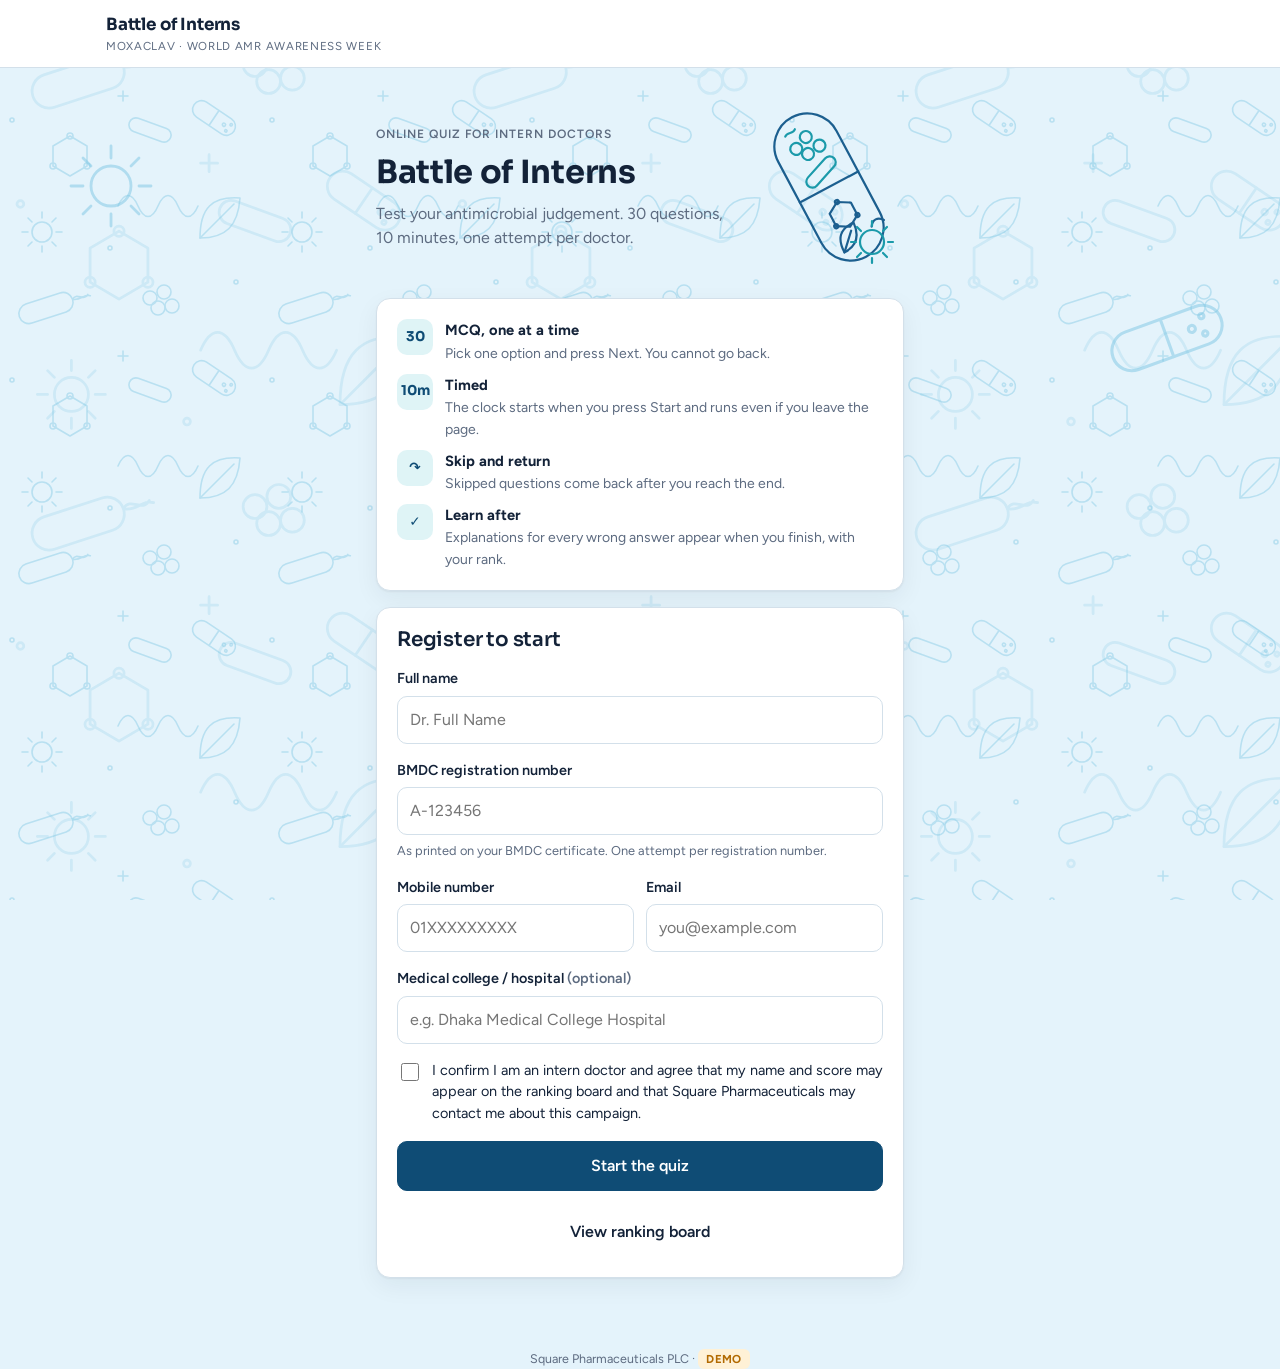
==== commit 95e2c6b8: "Visual refresh: AMR line-art background with slow drift, hero capsule illustration, progress line, s" ====
--- a/demo/battle-of-interns-demo.html
+++ b/demo/battle-of-interns-demo.html
@@ -10,12 +10,14 @@
 /* Battle of Interns. Layout: one centred column (560px) for the quiz flow, a wider
    column (1100px) for admin. Clinical, quiet surfaces; one accent for actions. */
 :root {
-  --bg: #f3f6f9;
+  --bg: #e4f3fb;
   --surface: #ffffff;
-  --surface-2: #e9eef4;
+  --surface-2: #eaf2f8;
+  --art: #7cc6e3;
+  --art-2: #1c5f8f;
   --fg: #132238;
   --muted: #5d6b80;
-  --line: #d9e0ea;
+  --line: #d3e0ea;
   --primary: #0f4c75;
   --primary-ink: #ffffff;
   --accent: #1b9aaa;
@@ -33,7 +35,7 @@
 }
 @media (prefers-color-scheme: dark) {
   :root:not([data-theme="light"]) {
-    --bg: #0e1520; --surface: #172131; --surface-2: #1f2b3d; --fg: #e7edf5; --muted: #9aa8bc;
+    --bg: #0d1a26; --surface: #172131; --surface-2: #1f2b3d; --fg: #e7edf5; --muted: #9aa8bc; --art: #27516d; --art-2: #4fa3cf;
     --line: #2a3850; --primary: #3f8fc4; --primary-ink: #ffffff; --accent: #4fc3cf; --accent-soft: #15353b;
     --good: #4ccb86; --good-soft: #163626; --warn: #f0b24a; --warn-soft: #3a2a0d; --bad: #f08080; --bad-soft: #3d1a1a;
     --shadow: 0 1px 2px rgba(0,0,0,.4), 0 8px 24px rgba(0,0,0,.35);
@@ -41,7 +43,7 @@
   }
 }
 :root[data-theme="dark"] {
-  --bg: #0e1520; --surface: #172131; --surface-2: #1f2b3d; --fg: #e7edf5; --muted: #9aa8bc;
+  --bg: #0d1a26; --surface: #172131; --surface-2: #1f2b3d; --fg: #e7edf5; --muted: #9aa8bc; --art: #27516d; --art-2: #4fa3cf;
   --line: #2a3850; --primary: #3f8fc4; --primary-ink: #ffffff; --accent: #4fc3cf; --accent-soft: #15353b;
   --good: #4ccb86; --good-soft: #163626; --warn: #f0b24a; --warn-soft: #3a2a0d; --bad: #f08080; --bad-soft: #3d1a1a;
   --shadow: 0 1px 2px rgba(0,0,0,.4), 0 8px 24px rgba(0,0,0,.35);
@@ -68,9 +70,32 @@
 .small { font-size: 0.875rem; }
 .eyebrow { font-size: 0.75rem; text-transform: uppercase; letter-spacing: 0.08em; font-weight: 600; color: var(--muted); }
 
+/* Background art: original line-art microbes and capsules, drifting slowly */
+.bgart { position: fixed; inset: 0; z-index: 0; pointer-events: none; overflow: hidden; color: var(--art); }
+.bgart > svg:first-child { width: 100%; height: 100%; display: block; }
+.bgart .floater { position: absolute; width: 120px; height: 120px; opacity: .5; }
+.bgart .f1 { left: 4%; top: 14%; }
+.bgart .f2 { right: 3%; top: 32%; width: 150px; height: 100px; }
+.bgart .f3 { left: 62%; top: 80%; width: 110px; height: 90px; }
+.bgart .drift1 { animation: drift1 70s linear infinite; }
+.bgart .drift2 { animation: drift2 110s linear infinite; transform-origin: 50% 50%; }
+@keyframes drift1 { to { transform: translate(-260px, -260px); } }
+@keyframes drift2 { from { transform: rotate(14deg) translate(0, 0); } to { transform: rotate(14deg) translate(442px, -442px); } }
+.bgart .floater { animation: bob 9s ease-in-out infinite alternate; transform-origin: center; }
+.bgart .floater.f2 { animation-duration: 13s; animation-delay: -4s; }
+.bgart .floater.f3 { animation-duration: 11s; animation-delay: -7s; }
+@keyframes bob { from { transform: translate(0, 0) rotate(-4deg); } to { transform: translate(14px, -22px) rotate(5deg); } }
+@media (prefers-reduced-motion: reduce) { .bgart .drift1, .bgart .drift2, .bgart .floater { animation: none; } }
+.topbar, .wrap, .footer, .toast, .modal-bg { position: relative; z-index: 1; }
+.toast, .modal-bg { z-index: 50; }
+.toast { position: fixed; }
+.modal-bg { position: fixed; }
+
 /* Shell */
 .topbar {
-  position: sticky; top: env(safe-area-inset-top, 0px); z-index: 5;
+  position: sticky;
+  z-index: 5;
+  background: color-mix(in srgb, var(--surface) 88%, transparent); backdrop-filter: blur(8px); -webkit-backdrop-filter: blur(8px); top: env(safe-area-inset-top, 0px); z-index: 5;
   background: var(--surface); border-bottom: 1px solid var(--line);
 }
 .topbar-in {
@@ -145,8 +170,12 @@
 .alert.info { background: var(--accent-soft); color: var(--fg); }
 
 /* Welcome */
-.hero { display: flex; flex-direction: column; gap: 10px; }
+.hero { display: grid; grid-template-columns: 1fr 150px; gap: 16px; align-items: center; }
+.hero-text { display: flex; flex-direction: column; gap: 10px; min-width: 0; }
 .hero h1 { font-size: 2rem; }
+.hero-art { width: 150px; max-width: 100%; color: var(--art-2); justify-self: end; }
+.hero-art .acc { color: var(--accent); }
+@media (max-width: 480px) { .hero { grid-template-columns: 1fr 104px; } .hero-art { width: 104px; } .hero h1 { font-size: 1.7rem; } }
 .rules { display: grid; gap: 10px; }
 .rule { display: grid; grid-template-columns: 36px 1fr; gap: 12px; align-items: start; font-size: 0.92rem; }
 .rule-ic { width: 36px; height: 36px; border-radius: 10px; background: var(--accent-soft); color: var(--primary); display: grid; place-items: center; font-family: var(--font-display); font-weight: 700; font-size: 0.85rem; }
@@ -159,8 +188,10 @@
 .timer-dot { width: 8px; height: 8px; border-radius: 50%; background: currentColor; animation: blink 1s steps(2) infinite; }
 @keyframes blink { 50% { opacity: 0.25; } }
 @media (prefers-reduced-motion: reduce) { .timer-dot { animation: none; } }
-.progress { height: 6px; border-radius: 999px; background: var(--surface-2); overflow: hidden; }
-.progress > i { display: block; height: 100%; background: var(--accent); width: 0; transition: width .25s; }
+.progress { height: 8px; border-radius: 999px; background: color-mix(in srgb, var(--surface) 70%, var(--line)); overflow: hidden; display: flex; }
+.progress > i { display: block; height: 100%; background: var(--accent); width: 0; transition: width .3s; }
+.progress > i.skip { background: var(--warn); opacity: .75; }
+.progress-meta { display: flex; justify-content: space-between; font-size: 0.8rem; color: var(--muted); }
 .qtext { font-size: 1.1rem; font-weight: 600; line-height: 1.45; }
 .options { display: grid; gap: 10px; }
 .opt {
@@ -179,11 +210,6 @@
 .opt[disabled] { cursor: default; }
 .qnav { display: flex; gap: 10px; }
 .qnav .btn { flex: 1; }
-.dots { display: flex; flex-wrap: wrap; gap: 5px; }
-.dot { width: 14px; height: 14px; border-radius: 4px; background: var(--surface-2); border: 1px solid var(--line); }
-.dot.done { background: var(--accent); border-color: var(--accent); }
-.dot.skip { background: var(--warn-soft); border-color: var(--warn); }
-.dot.now { outline: 2px solid var(--primary); outline-offset: 1px; }
 
 /* Result */
 .score-tile { display: grid; grid-template-columns: auto 1fr; gap: 18px; align-items: center; }
@@ -450,6 +476,46 @@
     del(k) { try { localStorage.removeItem(k); } catch (e) {} },
   };
 
+
+  /* ---------------- Background and hero art (original line-art) ---------------- */
+  const MOTIFS = `
+    <g transform="rotate(-18 46 48)"><rect x="18" y="38" width="56" height="20" rx="10"/><path d="M74 48c6-6 10 6 16 0M74 48c8 4 12-2 18 2"/></g>
+    <g><circle cx="150" cy="38" r="7"/><circle cx="164" cy="32" r="7"/><circle cx="158" cy="48" r="7"/><circle cx="172" cy="46" r="7"/></g>
+    <g transform="rotate(34 214 118)"><rect x="190" y="109" width="48" height="18" rx="9"/><path d="M214 109v18"/><circle cx="226" cy="118" r="1.6"/><circle cx="232" cy="114" r="1.2"/><circle cx="231" cy="122" r="1.2"/></g>
+    <g><path d="M70 136l17 10v20l-17 10-17-10v-20z"/><circle cx="70" cy="136" r="3"/><circle cx="87" cy="166" r="3"/><circle cx="53" cy="166" r="3"/></g>
+    <path d="M118 206c6-14 14-14 20 0s14 14 20 0 14-14 20 0 14 14 20 0"/>
+    <g><path d="M200 238c0-30 12-42 40-40-2 28-14 40-40 40z"/><path d="M200 238c12-12 22-22 34-34"/></g>
+    <g><circle cx="42" cy="232" r="10"/><path d="M42 218v-6M42 246v6M28 232h-6M56 232h6M32 222l-4-4M52 242l4 4M52 222l4-4M32 242l-4 4"/></g>
+    <path d="M118 96h10M123 91v10"/><circle cx="236" cy="22" r="2"/><circle cx="110" cy="248" r="2"/><circle cx="12" cy="120" r="2"/>
+    <g transform="rotate(20 150 130)"><rect x="128" y="123" width="44" height="14" rx="7"/></g>`;
+  const BG_ART = `
+    <div class="bgart" aria-hidden="true"><svg xmlns="http://www.w3.org/2000/svg" fill="none" stroke="currentColor" stroke-width="1.6" stroke-linecap="round" stroke-linejoin="round">
+      <defs>
+        <pattern id="boiPat" width="260" height="260" patternUnits="userSpaceOnUse">${MOTIFS}</pattern>
+        <pattern id="boiPat2" width="260" height="260" patternUnits="userSpaceOnUse" patternTransform="scale(1.7)">${MOTIFS}</pattern>
+      </defs>
+      <g class="drift2" opacity="0.22"><rect x="-1200" y="-1200" width="400%" height="400%" fill="url(#boiPat2)" stroke="none"/></g>
+      <g class="drift1" opacity="0.42"><rect x="0" y="0" width="300%" height="300%" fill="url(#boiPat)" stroke="none"/></g>
+    </svg>
+    <svg class="floater f1" viewBox="-30 -30 60 60" fill="none" stroke="currentColor" stroke-width="1.4" stroke-linecap="round"><circle cx="0" cy="0" r="10"/><path d="M0-14v-6M0 14v6M-14 0h-6M14 0h6M-10-10l-4-4M10 10l4 4M10-10l4-4M-10 10l-4 4"/></svg>
+    <svg class="floater f2" viewBox="-34 -22 68 44" fill="none" stroke="currentColor" stroke-width="1.4" stroke-linecap="round"><g transform="rotate(-20)"><rect x="-26" y="-9" width="52" height="18" rx="9"/><path d="M0-9v18"/><circle cx="12" cy="0" r="1.6"/><circle cx="18" cy="-4" r="1.2"/><circle cx="17" cy="4" r="1.2"/></g></svg>
+    <svg class="floater f3" viewBox="-12 -16 44 36" fill="none" stroke="currentColor" stroke-width="1.4"><circle cx="0" cy="0" r="7"/><circle cx="14" cy="-6" r="7"/><circle cx="8" cy="10" r="7"/><circle cx="22" cy="8" r="7"/></svg>
+    </div>`;
+  const HERO_ART = `
+    <svg class="hero-art" viewBox="0 0 150 190" fill="none" stroke="currentColor" stroke-width="2.2" stroke-linecap="round" stroke-linejoin="round" aria-hidden="true">
+      <g transform="rotate(-28 75 95)">
+        <rect x="42" y="16" width="66" height="158" rx="33"/>
+        <path d="M42 95h66"/>
+        <g class="acc"><circle cx="64" cy="46" r="6"/><circle cx="78" cy="40" r="6"/><circle cx="72" cy="56" r="6"/><circle cx="86" cy="54" r="6"/>
+          <g transform="rotate(-20 75 78)"><rect x="56" y="72" width="38" height="12" rx="6"/></g>
+          <path d="M60 30c4-4 8 2 12-2"/></g>
+        <path d="M75 112l12 7v14l-12 7-12-7v-14z"/><circle cx="75" cy="112" r="2"/><circle cx="87" cy="133" r="2"/><circle cx="63" cy="133" r="2"/>
+        <path d="M58 160c0-16 7-23 22-22-1 15-8 22-22 22z"/><path d="M58 160l16-16"/>
+        <path d="M94 150c4-6 10-6 14 0"/>
+      </g>
+      <g class="acc" transform="translate(118 150)"><circle cx="0" cy="0" r="12"/><path d="M0-16v-5M0 16v5M-16 0h-5M16 0h5M-11-11l-4-4M11 11l4 4M11-11l4-4M-11 11l-4 4"/></g>
+    </svg>`;
+
   let settings = { campaignName: "Battle of Interns", sponsor: "Moxaclav", durationSec: 600, questionCount: 30, leaderboardPublic: true, status: "open" };
   let toastTimer = null;
 
@@ -469,13 +535,14 @@
     });
   }
   function shell(inner, { wide = false, right = "" } = {}) {
+    if (!document.querySelector(".bgart")) document.body.insertAdjacentHTML("afterbegin", BG_ART);
     $app.innerHTML = `
       <header class="topbar"><div class="topbar-in">
         <div class="brand"><span class="brand-name">${esc(settings.campaignName)}</span><span class="brand-sub">${esc(settings.sponsor)} &middot; World AMR Awareness Week</span></div>
         ${right}
       </div></header>
       <main class="wrap ${wide ? "wide" : ""}">${inner}</main>
-      <div class="footer">Square Pharmaceuticals PLC &middot; Digital Marketing, Business Development ${settings.demo ? '&middot; <span class="demo-badge">DEMO</span>' : ""} &middot; <a href="#admin">Admin</a></div>`;
+      <div class="footer">Square Pharmaceuticals PLC ${settings.demo ? '&middot; <span class="demo-badge">DEMO</span>' : ""}</div>`;
   }
 
   /* ---------------- Routing ---------------- */
@@ -510,9 +577,12 @@
       shell(`
         <div class="stack">
           <div class="hero">
-            <span class="eyebrow">Online quiz for intern doctors</span>
-            <h1>${esc(settings.campaignName)}</h1>
-            <p class="muted">Test your antimicrobial judgement. ${settings.questionCount} questions, ${Math.round(settings.durationSec / 60)} minutes, one attempt per doctor.</p>
+            <div class="hero-text">
+              <span class="eyebrow">Online quiz for intern doctors</span>
+              <h1>${esc(settings.campaignName)}</h1>
+              <p class="muted">Test your antimicrobial judgement. ${settings.questionCount} questions, ${Math.round(settings.durationSec / 60)} minutes, one attempt per doctor.</p>
+            </div>
+            ${HERO_ART}
           </div>
           <div class="card stack">
             <div class="rules">
@@ -627,7 +697,7 @@
             <div><span class="eyebrow">Question ${idx + 1} of ${total}</span><br><span class="small muted num">${answered} answered &middot; ${skippedCount} skipped</span></div>
             <div class="timer num" id="timer" aria-live="off"><span class="timer-dot"></span><span id="timeText">${mmss(Math.max(0, Math.ceil((a.endsAt - Date.now()) / 1000)))}</span></div>
           </div>
-          <div class="progress"><i style="width:${Math.round((answered / total) * 100)}%"></i></div>
+          <div class="progress" role="progressbar" aria-valuemin="0" aria-valuemax="${total}" aria-valuenow="${answered}"><i style="width:${(answered / total) * 100}%"></i><i class="skip" style="width:${(skippedCount / total) * 100}%"></i></div>
           ${revisit ? `<div class="alert info">You skipped this one earlier. It is back for a second look.</div>` : ""}
           <div class="card stack">
             <p class="qtext">${esc(q.text)}</p>
@@ -639,7 +709,6 @@
               <button class="btn primary" id="btnNext" type="button" disabled>Next</button>
             </div>
           </div>
-          <div class="dots" aria-hidden="true">${qs.map((x) => `<span class="dot ${x.id in Quiz.answers ? "done" : (Quiz.seen.has(x.id) && x.id !== qid ? "skip" : "")} ${x.id === qid ? "now" : ""}"></span>`).join("")}</div>
           <div class="row between"><span class="small muted">Answers lock when you press Next.</span><button class="btn ghost sm" id="btnFinish" type="button">Finish early</button></div>
         </div>`, { right: `<span class="pill accent num">${answered}/${total}</span>` });
 
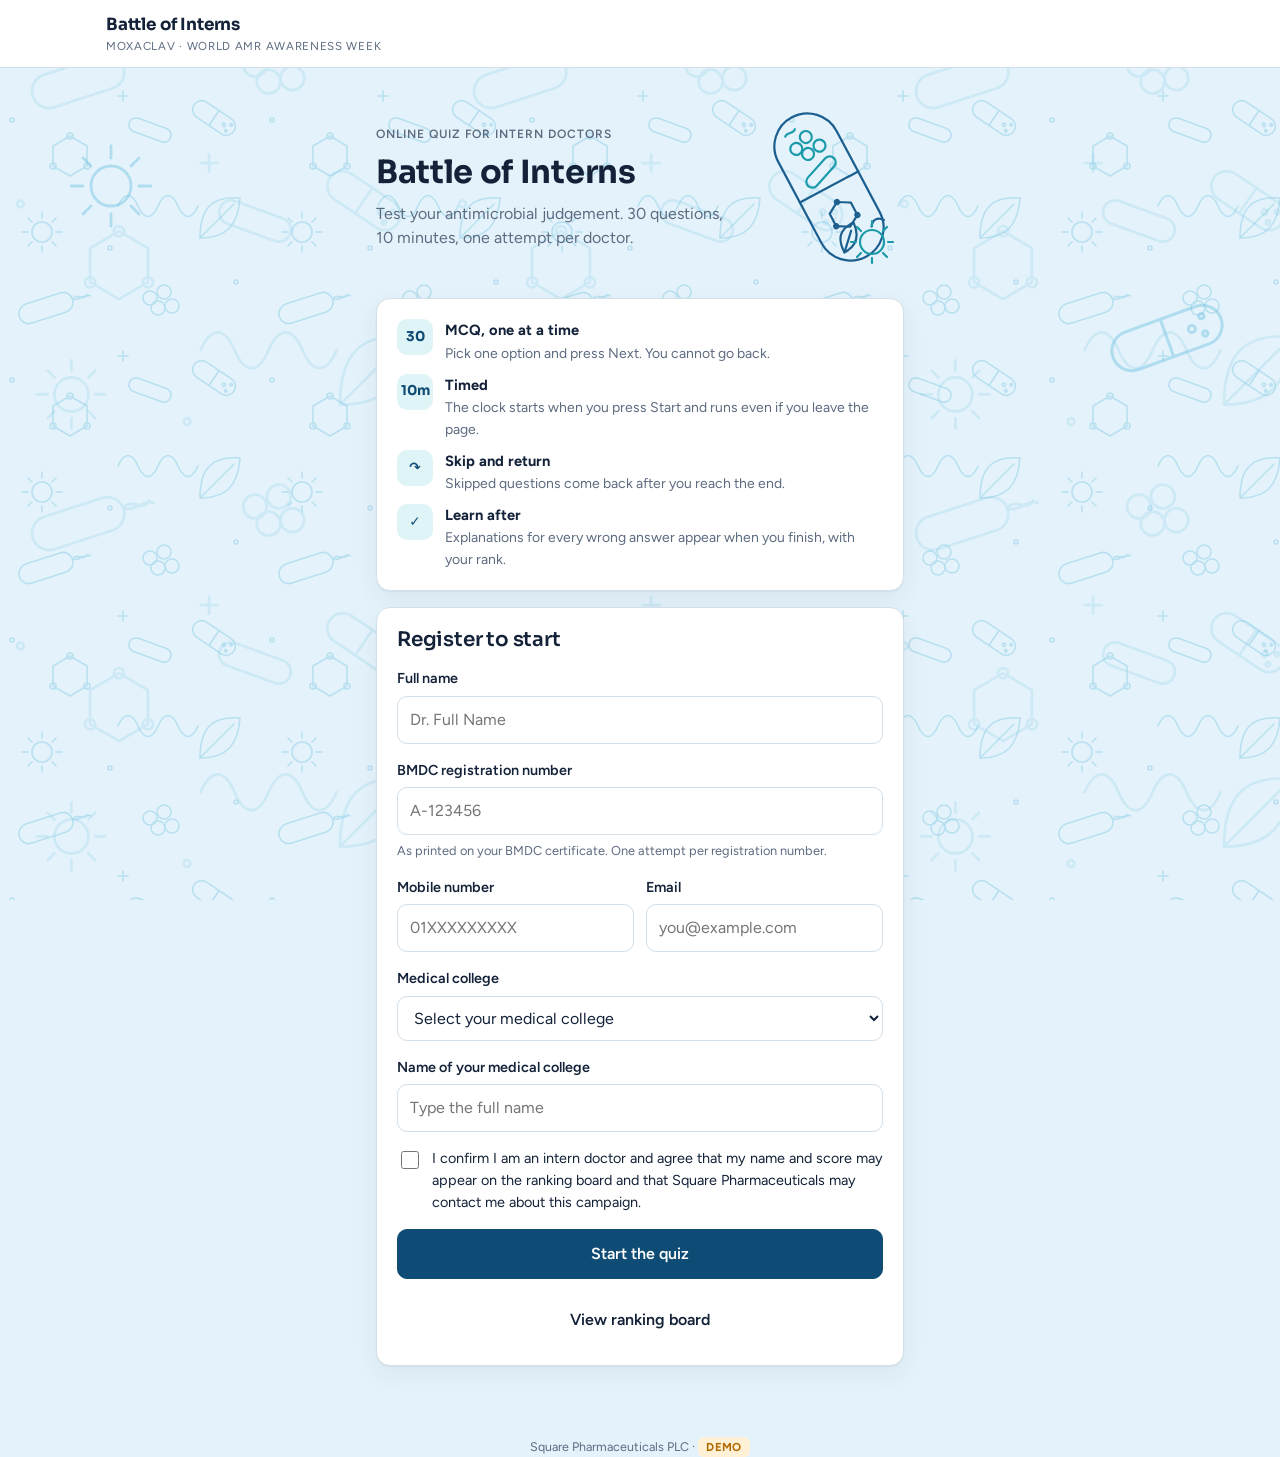
==== commit fbca44a4: "Medical college drop-down (112 BD colleges) with Other option; admin tab to add/remove colleges Co-A" ====
--- a/demo/battle-of-interns-demo.html
+++ b/demo/battle-of-interns-demo.html
@@ -71,6 +71,7 @@
 .eyebrow { font-size: 0.75rem; text-transform: uppercase; letter-spacing: 0.08em; font-weight: 600; color: var(--muted); }
 
 /* Background art: original line-art microbes and capsules, drifting slowly */
+body.admin .bgart { opacity: .4; }
 .bgart { position: fixed; inset: 0; z-index: 0; pointer-events: none; overflow: hidden; color: var(--art); }
 .bgart > svg:first-child { width: 100%; height: 100%; display: block; }
 .bgart .floater { position: absolute; width: 120px; height: 120px; opacity: .5; }
@@ -224,6 +225,7 @@
 .review-item.ok { border-left-color: var(--good); }
 .review-item .explain { background: var(--surface-2); border-radius: 10px; padding: 10px 12px; font-size: 0.9rem; }
 .tabs { display: flex; gap: 4px; border-bottom: 1px solid var(--line); overflow-x: auto; }
+#addInst { flex-wrap: nowrap; }
 .tab { padding: 10px 14px; border: 0; background: transparent; color: var(--muted); font-weight: 600; cursor: pointer; border-bottom: 2px solid transparent; margin-bottom: -1px; white-space: nowrap; }
 .tab.active { color: var(--primary); border-bottom-color: var(--primary); }
 
@@ -241,7 +243,7 @@
 .board-row .sc span { font-size: 0.75rem; color: var(--muted); }
 
 /* Tables (admin) */
-.table-wrap { overflow-x: auto; border: 1px solid var(--line); border-radius: 10px; }
+.table-wrap { overflow-x: auto; border: 1px solid var(--line); border-radius: 10px; background: var(--surface); }
 table { width: 100%; border-collapse: collapse; font-size: 0.875rem; }
 th, td { padding: 10px 12px; text-align: left; border-bottom: 1px solid var(--line); vertical-align: top; }
 th { font-size: 0.72rem; text-transform: uppercase; letter-spacing: 0.06em; color: var(--muted); background: var(--surface-2); white-space: nowrap; }
@@ -268,7 +270,7 @@
 </head>
 <body>
 <div id="app"><main class="wrap"><div class="card"><p class="muted">Loading the quiz...</p></div></main></div>
-<script>window.BOI_SEED_QUESTIONS = [{"text": "Antimicrobial resistance (AMR) occurs when:", "options": {"A": "The patient becomes tolerant to an antibiotic after repeated use", "B": "Microorganisms change so that antimicrobials no longer work against them", "C": "The immune system stops responding to an infection", "D": "An antibiotic degrades before reaching the site of infection"}, "correct": "B", "explanation": "AMR is a property of the microbe, not the patient. Bacteria, viruses, fungi and parasites evolve mechanisms that make the drugs designed to kill them ineffective."}, {"text": "World AMR Awareness Week is observed every year during:", "options": {"A": "1 to 7 April", "B": "18 to 24 November", "C": "10 to 16 October", "D": "24 to 30 January"}, "correct": "B", "explanation": "WHO marks World AMR Awareness Week from 18 to 24 November each year to raise awareness and encourage best practices among the public, health workers and policy makers."}, {"text": "The role of clavulanic acid in amoxicillin-clavulanate is to:", "options": {"A": "Extend the half-life of amoxicillin", "B": "Improve the oral absorption of amoxicillin", "C": "Inhibit bacterial beta-lactamase enzymes", "D": "Reduce the renal excretion of amoxicillin"}, "correct": "C", "explanation": "Clavulanic acid has little antibacterial activity of its own. It irreversibly binds and inactivates many beta-lactamases, protecting amoxicillin from hydrolysis."}, {"text": "Amoxicillin kills bacteria by:", "options": {"A": "Inhibiting protein synthesis at the 30S ribosomal subunit", "B": "Inhibiting cell wall synthesis by binding penicillin-binding proteins", "C": "Inhibiting DNA gyrase", "D": "Disrupting the bacterial cell membrane"}, "correct": "B", "explanation": "Like all beta-lactams, amoxicillin binds penicillin-binding proteins and blocks peptidoglycan cross-linking, leading to cell lysis. It is bactericidal."}, {"text": "Which organism is intrinsically resistant to amoxicillin-clavulanate?", "options": {"A": "Streptococcus pneumoniae", "B": "Haemophilus influenzae", "C": "Pseudomonas aeruginosa", "D": "Moraxella catarrhalis"}, "correct": "C", "explanation": "Pseudomonas aeruginosa is intrinsically resistant to amoxicillin-clavulanate because of its outer membrane permeability, efflux pumps and chromosomal AmpC beta-lactamase, which clavulanate does not inhibit."}, {"text": "Which of the following is NOT one of the ESKAPE pathogens?", "options": {"A": "Klebsiella pneumoniae", "B": "Acinetobacter baumannii", "C": "Streptococcus pyogenes", "D": "Enterococcus faecium"}, "correct": "C", "explanation": "ESKAPE stands for Enterococcus faecium, Staphylococcus aureus, Klebsiella pneumoniae, Acinetobacter baumannii, Pseudomonas aeruginosa and Enterobacter species. Group A Streptococcus remains universally penicillin susceptible."}, {"text": "In the WHO AWaRe classification, amoxicillin-clavulanate belongs to the:", "options": {"A": "Access group", "B": "Watch group", "C": "Reserve group", "D": "Not recommended group"}, "correct": "A", "explanation": "Amoxicillin-clavulanate is an Access antibiotic: a first or second choice for common infections with a lower resistance potential than Watch agents such as fluoroquinolones and third-generation cephalosporins."}, {"text": "The 2024 UN General Assembly political declaration on AMR set a global target that, by 2030, at least what share of human antibiotic use should come from the WHO Access group?", "options": {"A": "50%", "B": "60%", "C": "70%", "D": "90%"}, "correct": "C", "explanation": "The declaration targets at least 70% of human antibiotic consumption from Access group antibiotics by 2030, raising the earlier WHO target of 60%."}, {"text": "The most common adverse effect of oral amoxicillin-clavulanate is:", "options": {"A": "Cholestatic jaundice", "B": "Gastrointestinal upset including diarrhoea", "C": "Stevens-Johnson syndrome", "D": "Interstitial nephritis"}, "correct": "B", "explanation": "Diarrhoea, nausea and abdominal discomfort are the most frequent complaints and are largely clavulanate related. Taking the dose at the start of a meal reduces GI intolerance."}, {"text": "Clavulanate-associated cholestatic hepatitis is more likely in patients who are:", "options": {"A": "Young, female and on a short course", "B": "Older, male and on a prolonged course", "C": "Children under 5 years", "D": "Patients with renal impairment"}, "correct": "B", "explanation": "Hepatotoxicity is rare but risk rises with age over 65, male sex and courses longer than about two weeks. Onset can be delayed up to six weeks after stopping the drug."}, {"text": "Extended-spectrum beta-lactamase (ESBL) producing Enterobacterales are typically resistant to:", "options": {"A": "Third-generation cephalosporins", "B": "Carbapenems", "C": "Nitrofurantoin", "D": "Fosfomycin"}, "correct": "A", "explanation": "ESBLs hydrolyse penicillins and first to third-generation cephalosporins. Carbapenems remain the treatment of choice for serious ESBL infections, which is why their use must be protected."}, {"text": "Which class of beta-lactamase is NOT inhibited by clavulanic acid?", "options": {"A": "TEM-1 penicillinase", "B": "Staphylococcal penicillinase", "C": "Chromosomal AmpC (class C)", "D": "SHV-1"}, "correct": "C", "explanation": "Clavulanate inhibits most class A enzymes (TEM, SHV, CTX-M, staphylococcal penicillinase) but not class C AmpC enzymes or metallo-beta-lactamases. This explains failures against Enterobacter, Citrobacter and Serratia."}, {"text": "A 24-year-old presents with runny nose, sore throat and cough for three days, no fever, normal chest. The most appropriate management is:", "options": {"A": "Amoxicillin for 5 days", "B": "Amoxicillin-clavulanate for 7 days", "C": "Azithromycin for 3 days", "D": "Symptomatic treatment without antibiotics"}, "correct": "D", "explanation": "This is a viral upper respiratory tract infection. Antibiotics offer no benefit and add adverse effects and resistance pressure. Safety-netting advice is the correct prescription."}, {"text": "In acute otitis media, amoxicillin-clavulanate rather than plain amoxicillin is preferred when the child:", "options": {"A": "Is under 2 years old", "B": "Has received amoxicillin within the past 30 days or has concurrent purulent conjunctivitis", "C": "Has a fever above 38 degrees", "D": "Has bilateral ear involvement"}, "correct": "B", "explanation": "Recent amoxicillin exposure, purulent conjunctivitis (suggesting beta-lactamase producing H. influenzae) or recurrent AOM unresponsive to amoxicillin are the accepted indications for adding clavulanate."}, {"text": "For acute bacterial rhinosinusitis in adults, the IDSA recommends as first-line empiric therapy:", "options": {"A": "Amoxicillin-clavulanate", "B": "Azithromycin", "C": "Ciprofloxacin", "D": "Cefixime"}, "correct": "A", "explanation": "Amoxicillin-clavulanate is recommended over amoxicillin alone because of increasing beta-lactamase production in H. influenzae and M. catarrhalis. Macrolides are not recommended due to high pneumococcal resistance."}, {"text": "A teenager with sore throat, fever and lymphadenopathy develops a widespread maculopapular rash a few days after starting amoxicillin. The most likely explanation is:", "options": {"A": "True IgE-mediated penicillin allergy", "B": "Infectious mononucleosis", "C": "Scarlet fever", "D": "Drug-induced lupus"}, "correct": "B", "explanation": "Aminopenicillins given during Epstein-Barr virus infection commonly cause a non-allergic rash. It does not indicate penicillin allergy, and the patient should not be labelled as allergic."}, {"text": "A patient reports anaphylaxis to penicillin. Which statement is correct?", "options": {"A": "Amoxicillin-clavulanate can be given safely because clavulanate is not a penicillin", "B": "All penicillins including amoxicillin-clavulanate should be avoided", "C": "Only intravenous penicillins need to be avoided", "D": "A test dose of amoxicillin can be given on the ward without precautions"}, "correct": "B", "explanation": "A history of anaphylaxis to any penicillin contraindicates all penicillins. Cross-reactivity with cephalosporins is low (about 2%) and depends on side-chain similarity, but allergy testing or specialist advice is advised before use."}, {"text": "Beta-lactam antibiotics show time-dependent killing. This means efficacy depends mostly on:", "options": {"A": "The peak serum concentration", "B": "The total daily dose given once a day", "C": "The time the free drug concentration stays above the MIC", "D": "The area under the curve to MIC ratio only"}, "correct": "C", "explanation": "For beta-lactams, the percentage of the dosing interval during which free drug exceeds the MIC (fT>MIC) predicts response. Divided doses at correct intervals matter more than large single doses."}, {"text": "The preferred oral prophylactic antibiotic after a human or animal bite is:", "options": {"A": "Cephalexin", "B": "Azithromycin", "C": "Amoxicillin-clavulanate", "D": "Metronidazole alone"}, "correct": "C", "explanation": "Amoxicillin-clavulanate covers Pasteurella multocida, Eikenella corrodens, streptococci, staphylococci and oral anaerobes. Cephalexin and macrolides miss Pasteurella or Eikenella."}, {"text": "Which antibiotic classes carry the highest risk of Clostridioides difficile infection?", "options": {"A": "Nitrofurantoin and fosfomycin", "B": "Clindamycin, fluoroquinolones and cephalosporins", "C": "Doxycycline and minocycline", "D": "Aminoglycosides"}, "correct": "B", "explanation": "Clindamycin, fluoroquinolones and broad-spectrum cephalosporins most strongly disrupt colonic flora. Treatment of C. difficile infection is oral vancomycin or fidaxomicin, not metronidazole, in current guidelines."}, {"text": "The 'Start Smart, Then Focus' stewardship principle requires a documented review of every antibiotic prescription at:", "options": {"A": "24 hours", "B": "48 to 72 hours", "C": "5 days", "D": "End of the course"}, "correct": "B", "explanation": "At 48 to 72 hours, with culture results and clinical response available, the prescriber should stop, switch IV to oral, change, continue or move to outpatient therapy, and document the decision."}, {"text": "For amoxicillin-clavulanate, dose adjustment is required when creatinine clearance falls below:", "options": {"A": "80 mL/min", "B": "60 mL/min", "C": "30 mL/min", "D": "No adjustment is ever needed"}, "correct": "C", "explanation": "Below 30 mL/min the dosing interval is extended, and the 875/125 mg and extended-release presentations should not be used. Both components are renally cleared."}, {"text": "A patient on warfarin is prescribed amoxicillin-clavulanate for a week. What should you anticipate?", "options": {"A": "A fall in INR requiring a higher warfarin dose", "B": "A rise in INR and bleeding risk", "C": "No interaction", "D": "Reduced antibiotic efficacy"}, "correct": "B", "explanation": "Antibiotics, including amoxicillin, can potentiate warfarin by reducing vitamin K producing gut flora and through illness itself. Monitor INR during and after the course."}, {"text": "Co-prescribing penicillins with methotrexate can cause:", "options": {"A": "Reduced methotrexate efficacy", "B": "Methotrexate toxicity due to reduced renal clearance", "C": "Reduced amoxicillin absorption", "D": "No clinically relevant interaction"}, "correct": "B", "explanation": "Penicillins compete with methotrexate for renal tubular secretion, raising methotrexate levels. Patients on high-dose methotrexate need close monitoring or an alternative antibiotic."}, {"text": "For an outpatient with community-acquired pneumonia and comorbidities such as diabetes, the ATS/IDSA 2019 guideline recommends:", "options": {"A": "Azithromycin alone", "B": "Amoxicillin-clavulanate or a cephalosporin plus a macrolide or doxycycline", "C": "Ciprofloxacin alone", "D": "Cotrimoxazole"}, "correct": "B", "explanation": "Combination therapy with a beta-lactam (amoxicillin-clavulanate or cefpodoxime/cefuroxime) plus a macrolide or doxycycline, or a respiratory fluoroquinolone as an alternative, is recommended for patients with comorbidities."}, {"text": "The 'One Health' approach to AMR recognises that resistance spreads between:", "options": {"A": "Hospitals and clinics only", "B": "Humans, animals and the environment", "C": "Developed and developing countries", "D": "Gram-positive and Gram-negative bacteria"}, "correct": "B", "explanation": "Antibiotic use in agriculture, aquaculture and veterinary practice, together with pharmaceutical and sewage waste in water, drives resistance that reaches people. AMR cannot be controlled in human medicine alone."}, {"text": "For uncomplicated cystitis in a non-pregnant woman, which is NOT a recommended first-line option?", "options": {"A": "Nitrofurantoin", "B": "Fosfomycin single dose", "C": "Amoxicillin-clavulanate", "D": "Trimethoprim-sulfamethoxazole where resistance is low"}, "correct": "C", "explanation": "Amoxicillin-clavulanate has lower cure rates in cystitis and more collateral damage to gut flora, so it is reserved for cases guided by culture. Nitrofurantoin, fosfomycin and pivmecillinam are preferred."}, {"text": "Group A streptococcal pharyngitis is still treated first-line with penicillin or amoxicillin because:", "options": {"A": "Macrolides are too expensive", "B": "No clinically significant penicillin resistance has ever been documented in Streptococcus pyogenes", "C": "Amoxicillin covers Epstein-Barr virus as well", "D": "Cephalosporins are contraindicated in children"}, "correct": "B", "explanation": "S. pyogenes remains uniformly susceptible to penicillin, so narrow-spectrum penicillin V or amoxicillin is the stewardship-appropriate choice. Macrolide resistance, by contrast, is increasing."}, {"text": "According to the Lancet GRAM study, bacterial AMR was directly responsible for approximately how many deaths worldwide in 2019?", "options": {"A": "127,000", "B": "500,000", "C": "1.27 million", "D": "10 million"}, "correct": "C", "explanation": "An estimated 1.27 million deaths were directly attributable to bacterial AMR in 2019, with 4.95 million deaths associated with it. South Asia carries one of the highest burdens."}, {"text": "Which statement about antibiotic course length reflects current evidence?", "options": {"A": "Courses must always be completed for 10 to 14 days to prevent resistance", "B": "Shorter courses, such as 5 days for community-acquired pneumonia, are as effective and reduce resistance", "C": "Stopping antibiotics early never causes harm", "D": "Course length has no relation to resistance"}, "correct": "B", "explanation": "Trials across pneumonia, cellulitis, pyelonephritis and intra-abdominal infection show shorter, guideline-defined courses are equally effective. Prolonged exposure selects resistant organisms."}];</script>
+<script>window.BOI_SEED_QUESTIONS = [{"text": "Antimicrobial resistance (AMR) occurs when:", "options": {"A": "The patient becomes tolerant to an antibiotic after repeated use", "B": "Microorganisms change so that antimicrobials no longer work against them", "C": "The immune system stops responding to an infection", "D": "An antibiotic degrades before reaching the site of infection"}, "correct": "B", "explanation": "AMR is a property of the microbe, not the patient. Bacteria, viruses, fungi and parasites evolve mechanisms that make the drugs designed to kill them ineffective."}, {"text": "World AMR Awareness Week is observed every year during:", "options": {"A": "1 to 7 April", "B": "18 to 24 November", "C": "10 to 16 October", "D": "24 to 30 January"}, "correct": "B", "explanation": "WHO marks World AMR Awareness Week from 18 to 24 November each year to raise awareness and encourage best practices among the public, health workers and policy makers."}, {"text": "The role of clavulanic acid in amoxicillin-clavulanate is to:", "options": {"A": "Extend the half-life of amoxicillin", "B": "Improve the oral absorption of amoxicillin", "C": "Inhibit bacterial beta-lactamase enzymes", "D": "Reduce the renal excretion of amoxicillin"}, "correct": "C", "explanation": "Clavulanic acid has little antibacterial activity of its own. It irreversibly binds and inactivates many beta-lactamases, protecting amoxicillin from hydrolysis."}, {"text": "Amoxicillin kills bacteria by:", "options": {"A": "Inhibiting protein synthesis at the 30S ribosomal subunit", "B": "Inhibiting cell wall synthesis by binding penicillin-binding proteins", "C": "Inhibiting DNA gyrase", "D": "Disrupting the bacterial cell membrane"}, "correct": "B", "explanation": "Like all beta-lactams, amoxicillin binds penicillin-binding proteins and blocks peptidoglycan cross-linking, leading to cell lysis. It is bactericidal."}, {"text": "Which organism is intrinsically resistant to amoxicillin-clavulanate?", "options": {"A": "Streptococcus pneumoniae", "B": "Haemophilus influenzae", "C": "Pseudomonas aeruginosa", "D": "Moraxella catarrhalis"}, "correct": "C", "explanation": "Pseudomonas aeruginosa is intrinsically resistant to amoxicillin-clavulanate because of its outer membrane permeability, efflux pumps and chromosomal AmpC beta-lactamase, which clavulanate does not inhibit."}, {"text": "Which of the following is NOT one of the ESKAPE pathogens?", "options": {"A": "Klebsiella pneumoniae", "B": "Acinetobacter baumannii", "C": "Streptococcus pyogenes", "D": "Enterococcus faecium"}, "correct": "C", "explanation": "ESKAPE stands for Enterococcus faecium, Staphylococcus aureus, Klebsiella pneumoniae, Acinetobacter baumannii, Pseudomonas aeruginosa and Enterobacter species. Group A Streptococcus remains universally penicillin susceptible."}, {"text": "In the WHO AWaRe classification, amoxicillin-clavulanate belongs to the:", "options": {"A": "Access group", "B": "Watch group", "C": "Reserve group", "D": "Not recommended group"}, "correct": "A", "explanation": "Amoxicillin-clavulanate is an Access antibiotic: a first or second choice for common infections with a lower resistance potential than Watch agents such as fluoroquinolones and third-generation cephalosporins."}, {"text": "The 2024 UN General Assembly political declaration on AMR set a global target that, by 2030, at least what share of human antibiotic use should come from the WHO Access group?", "options": {"A": "50%", "B": "60%", "C": "70%", "D": "90%"}, "correct": "C", "explanation": "The declaration targets at least 70% of human antibiotic consumption from Access group antibiotics by 2030, raising the earlier WHO target of 60%."}, {"text": "The most common adverse effect of oral amoxicillin-clavulanate is:", "options": {"A": "Cholestatic jaundice", "B": "Gastrointestinal upset including diarrhoea", "C": "Stevens-Johnson syndrome", "D": "Interstitial nephritis"}, "correct": "B", "explanation": "Diarrhoea, nausea and abdominal discomfort are the most frequent complaints and are largely clavulanate related. Taking the dose at the start of a meal reduces GI intolerance."}, {"text": "Clavulanate-associated cholestatic hepatitis is more likely in patients who are:", "options": {"A": "Young, female and on a short course", "B": "Older, male and on a prolonged course", "C": "Children under 5 years", "D": "Patients with renal impairment"}, "correct": "B", "explanation": "Hepatotoxicity is rare but risk rises with age over 65, male sex and courses longer than about two weeks. Onset can be delayed up to six weeks after stopping the drug."}, {"text": "Extended-spectrum beta-lactamase (ESBL) producing Enterobacterales are typically resistant to:", "options": {"A": "Third-generation cephalosporins", "B": "Carbapenems", "C": "Nitrofurantoin", "D": "Fosfomycin"}, "correct": "A", "explanation": "ESBLs hydrolyse penicillins and first to third-generation cephalosporins. Carbapenems remain the treatment of choice for serious ESBL infections, which is why their use must be protected."}, {"text": "Which class of beta-lactamase is NOT inhibited by clavulanic acid?", "options": {"A": "TEM-1 penicillinase", "B": "Staphylococcal penicillinase", "C": "Chromosomal AmpC (class C)", "D": "SHV-1"}, "correct": "C", "explanation": "Clavulanate inhibits most class A enzymes (TEM, SHV, CTX-M, staphylococcal penicillinase) but not class C AmpC enzymes or metallo-beta-lactamases. This explains failures against Enterobacter, Citrobacter and Serratia."}, {"text": "A 24-year-old presents with runny nose, sore throat and cough for three days, no fever, normal chest. The most appropriate management is:", "options": {"A": "Amoxicillin for 5 days", "B": "Amoxicillin-clavulanate for 7 days", "C": "Azithromycin for 3 days", "D": "Symptomatic treatment without antibiotics"}, "correct": "D", "explanation": "This is a viral upper respiratory tract infection. Antibiotics offer no benefit and add adverse effects and resistance pressure. Safety-netting advice is the correct prescription."}, {"text": "In acute otitis media, amoxicillin-clavulanate rather than plain amoxicillin is preferred when the child:", "options": {"A": "Is under 2 years old", "B": "Has received amoxicillin within the past 30 days or has concurrent purulent conjunctivitis", "C": "Has a fever above 38 degrees", "D": "Has bilateral ear involvement"}, "correct": "B", "explanation": "Recent amoxicillin exposure, purulent conjunctivitis (suggesting beta-lactamase producing H. influenzae) or recurrent AOM unresponsive to amoxicillin are the accepted indications for adding clavulanate."}, {"text": "For acute bacterial rhinosinusitis in adults, the IDSA recommends as first-line empiric therapy:", "options": {"A": "Amoxicillin-clavulanate", "B": "Azithromycin", "C": "Ciprofloxacin", "D": "Cefixime"}, "correct": "A", "explanation": "Amoxicillin-clavulanate is recommended over amoxicillin alone because of increasing beta-lactamase production in H. influenzae and M. catarrhalis. Macrolides are not recommended due to high pneumococcal resistance."}, {"text": "A teenager with sore throat, fever and lymphadenopathy develops a widespread maculopapular rash a few days after starting amoxicillin. The most likely explanation is:", "options": {"A": "True IgE-mediated penicillin allergy", "B": "Infectious mononucleosis", "C": "Scarlet fever", "D": "Drug-induced lupus"}, "correct": "B", "explanation": "Aminopenicillins given during Epstein-Barr virus infection commonly cause a non-allergic rash. It does not indicate penicillin allergy, and the patient should not be labelled as allergic."}, {"text": "A patient reports anaphylaxis to penicillin. Which statement is correct?", "options": {"A": "Amoxicillin-clavulanate can be given safely because clavulanate is not a penicillin", "B": "All penicillins including amoxicillin-clavulanate should be avoided", "C": "Only intravenous penicillins need to be avoided", "D": "A test dose of amoxicillin can be given on the ward without precautions"}, "correct": "B", "explanation": "A history of anaphylaxis to any penicillin contraindicates all penicillins. Cross-reactivity with cephalosporins is low (about 2%) and depends on side-chain similarity, but allergy testing or specialist advice is advised before use."}, {"text": "Beta-lactam antibiotics show time-dependent killing. This means efficacy depends mostly on:", "options": {"A": "The peak serum concentration", "B": "The total daily dose given once a day", "C": "The time the free drug concentration stays above the MIC", "D": "The area under the curve to MIC ratio only"}, "correct": "C", "explanation": "For beta-lactams, the percentage of the dosing interval during which free drug exceeds the MIC (fT>MIC) predicts response. Divided doses at correct intervals matter more than large single doses."}, {"text": "The preferred oral prophylactic antibiotic after a human or animal bite is:", "options": {"A": "Cephalexin", "B": "Azithromycin", "C": "Amoxicillin-clavulanate", "D": "Metronidazole alone"}, "correct": "C", "explanation": "Amoxicillin-clavulanate covers Pasteurella multocida, Eikenella corrodens, streptococci, staphylococci and oral anaerobes. Cephalexin and macrolides miss Pasteurella or Eikenella."}, {"text": "Which antibiotic classes carry the highest risk of Clostridioides difficile infection?", "options": {"A": "Nitrofurantoin and fosfomycin", "B": "Clindamycin, fluoroquinolones and cephalosporins", "C": "Doxycycline and minocycline", "D": "Aminoglycosides"}, "correct": "B", "explanation": "Clindamycin, fluoroquinolones and broad-spectrum cephalosporins most strongly disrupt colonic flora. Treatment of C. difficile infection is oral vancomycin or fidaxomicin, not metronidazole, in current guidelines."}, {"text": "The 'Start Smart, Then Focus' stewardship principle requires a documented review of every antibiotic prescription at:", "options": {"A": "24 hours", "B": "48 to 72 hours", "C": "5 days", "D": "End of the course"}, "correct": "B", "explanation": "At 48 to 72 hours, with culture results and clinical response available, the prescriber should stop, switch IV to oral, change, continue or move to outpatient therapy, and document the decision."}, {"text": "For amoxicillin-clavulanate, dose adjustment is required when creatinine clearance falls below:", "options": {"A": "80 mL/min", "B": "60 mL/min", "C": "30 mL/min", "D": "No adjustment is ever needed"}, "correct": "C", "explanation": "Below 30 mL/min the dosing interval is extended, and the 875/125 mg and extended-release presentations should not be used. Both components are renally cleared."}, {"text": "A patient on warfarin is prescribed amoxicillin-clavulanate for a week. What should you anticipate?", "options": {"A": "A fall in INR requiring a higher warfarin dose", "B": "A rise in INR and bleeding risk", "C": "No interaction", "D": "Reduced antibiotic efficacy"}, "correct": "B", "explanation": "Antibiotics, including amoxicillin, can potentiate warfarin by reducing vitamin K producing gut flora and through illness itself. Monitor INR during and after the course."}, {"text": "Co-prescribing penicillins with methotrexate can cause:", "options": {"A": "Reduced methotrexate efficacy", "B": "Methotrexate toxicity due to reduced renal clearance", "C": "Reduced amoxicillin absorption", "D": "No clinically relevant interaction"}, "correct": "B", "explanation": "Penicillins compete with methotrexate for renal tubular secretion, raising methotrexate levels. Patients on high-dose methotrexate need close monitoring or an alternative antibiotic."}, {"text": "For an outpatient with community-acquired pneumonia and comorbidities such as diabetes, the ATS/IDSA 2019 guideline recommends:", "options": {"A": "Azithromycin alone", "B": "Amoxicillin-clavulanate or a cephalosporin plus a macrolide or doxycycline", "C": "Ciprofloxacin alone", "D": "Cotrimoxazole"}, "correct": "B", "explanation": "Combination therapy with a beta-lactam (amoxicillin-clavulanate or cefpodoxime/cefuroxime) plus a macrolide or doxycycline, or a respiratory fluoroquinolone as an alternative, is recommended for patients with comorbidities."}, {"text": "The 'One Health' approach to AMR recognises that resistance spreads between:", "options": {"A": "Hospitals and clinics only", "B": "Humans, animals and the environment", "C": "Developed and developing countries", "D": "Gram-positive and Gram-negative bacteria"}, "correct": "B", "explanation": "Antibiotic use in agriculture, aquaculture and veterinary practice, together with pharmaceutical and sewage waste in water, drives resistance that reaches people. AMR cannot be controlled in human medicine alone."}, {"text": "For uncomplicated cystitis in a non-pregnant woman, which is NOT a recommended first-line option?", "options": {"A": "Nitrofurantoin", "B": "Fosfomycin single dose", "C": "Amoxicillin-clavulanate", "D": "Trimethoprim-sulfamethoxazole where resistance is low"}, "correct": "C", "explanation": "Amoxicillin-clavulanate has lower cure rates in cystitis and more collateral damage to gut flora, so it is reserved for cases guided by culture. Nitrofurantoin, fosfomycin and pivmecillinam are preferred."}, {"text": "Group A streptococcal pharyngitis is still treated first-line with penicillin or amoxicillin because:", "options": {"A": "Macrolides are too expensive", "B": "No clinically significant penicillin resistance has ever been documented in Streptococcus pyogenes", "C": "Amoxicillin covers Epstein-Barr virus as well", "D": "Cephalosporins are contraindicated in children"}, "correct": "B", "explanation": "S. pyogenes remains uniformly susceptible to penicillin, so narrow-spectrum penicillin V or amoxicillin is the stewardship-appropriate choice. Macrolide resistance, by contrast, is increasing."}, {"text": "According to the Lancet GRAM study, bacterial AMR was directly responsible for approximately how many deaths worldwide in 2019?", "options": {"A": "127,000", "B": "500,000", "C": "1.27 million", "D": "10 million"}, "correct": "C", "explanation": "An estimated 1.27 million deaths were directly attributable to bacterial AMR in 2019, with 4.95 million deaths associated with it. South Asia carries one of the highest burdens."}, {"text": "Which statement about antibiotic course length reflects current evidence?", "options": {"A": "Courses must always be completed for 10 to 14 days to prevent resistance", "B": "Shorter courses, such as 5 days for community-acquired pneumonia, are as effective and reduce resistance", "C": "Stopping antibiotics early never causes harm", "D": "Course length has no relation to resistance"}, "correct": "B", "explanation": "Trials across pneumonia, cellulitis, pyelonephritis and intra-abdominal infection show shorter, guideline-defined courses are equally effective. Prolonged exposure selects resistant organisms."}];window.BOI_SEED_INSTITUTIONS = ["Ad-din Akij Medical College, Khulna", "Ad-din Sakina Medical College, Jashore", "Ad-din Women's Medical College, Dhaka", "Ahsania Mission Medical College, Dhaka", "Aichi Medical College, Dhaka", "Anwer Khan Modern Medical College, Dhaka", "Armed Forces Medical College, Dhaka", "Army Medical College, Bogura", "Army Medical College, Chattogram", "Army Medical College, Cumilla", "Army Medical College, Jashore", "Army Medical College, Rangpur", "Asgar Ali Medical College, Dhaka", "Ashiyan Medical College, Dhaka", "Bangladesh Medical College, Dhaka", "Barind Medical College, Rajshahi", "Bashundhara Ad-din Medical College, Dhaka", "BGC Trust Medical College, Chattogram", "Bikrampur Bhuiyan's Medical College, Munshiganj", "Brahmanbaria Medical College, Brahmanbaria", "Central Medical College, Cumilla", "Chandpur Medical College, Chandpur", "Chattagram International Medical College, Chattogram", "Chattagram Maa-O-Shishu Hospital Medical College, Chattogram", "Chittagong Medical College, Chattogram", "City Medical College, Gazipur", "Community Based Medical College, Mymensingh", "Cox's Bazar Medical College, Cox's Bazar", "Cumilla Medical College, Cumilla", "Delta Medical College, Dhaka", "Dhaka Central International Medical College, Dhaka", "Dhaka Community Medical College, Dhaka", "Dhaka Medical College, Dhaka", "Dhaka National Medical College, Dhaka", "Diabetic Association Medical College, Faridpur", "Dinajpur Medical College, Dinajpur", "Dr. Sirajul Islam Medical College, Dhaka", "East West Medical College, Dhaka", "Eastern Medical College, Cumilla", "Enam Medical College and Hospital, Savar", "Faridpur Medical College, Faridpur", "Gazi Medical College, Khulna", "Gonoshasthaya Samaj Vittik Medical College, Savar", "Gopalganj Medical College, Gopalganj", "Green Life Medical College, Dhaka", "Habiganj Medical College, Habiganj", "Holy Family Red Crescent Medical College, Dhaka", "Ibn Sina Medical College, Dhaka", "Ibrahim Medical College, Dhaka", "Institute of Applied Health Sciences (USTC), Chattogram", "International Medical College, Gazipur", "Islami Bank Medical College, Rajshahi", "Jahurul Islam Medical College, Kishoreganj", "Jalalabad Ragib-Rabeya Medical College, Sylhet", "Jamalpur Medical College, Jamalpur", "Jashore Medical College, Jashore", "Khulna City Medical College, Khulna", "Khulna Medical College, Khulna", "Khwaja Yunus Ali Medical College, Sirajganj", "Kumudini Women's Medical College, Tangail", "Kushtia Medical College, Kushtia", "Magura Medical College, Magura", "Mainamoti Medical College, Cumilla", "Manikganj Medical College, Manikganj", "Marine City Medical College, Chattogram", "Marks Medical College, Dhaka", "Medical College for Women and Hospital, Dhaka", "MH Samorita Medical College, Dhaka", "Monno Medical College, Manikganj", "Monowara Sikder Medical College, Shariatpur", "Mugda Medical College, Dhaka", "Mymensingh Medical College, Mymensingh", "Naogaon Medical College, Naogaon", "Navy Medical College, Chattogram", "Netrokona Medical College, Netrokona", "Nilphamari Medical College, Nilphamari", "Noakhali Medical College, Noakhali", "North Bengal Medical College, Sirajganj", "North East Medical College, Sylhet", "Pabna Medical College, Pabna", "Parkview Medical College, Sylhet", "Patuakhali Medical College, Patuakhali", "Popular Medical College, Dhaka", "President Abdul Hamid Medical College, Kishoreganj", "Prime Medical College, Rangpur", "Rajshahi Medical College, Rajshahi", "Rangamati Medical College, Rangamati", "Rangpur Community Medical College, Rangpur", "Rangpur Medical College, Rangpur", "Satkhira Medical College, Satkhira", "Shahabuddin Medical College, Dhaka", "Shaheed Monsur Ali Medical College, Dhaka", "Shaheed Suhrawardy Medical College, Dhaka", "Shaheed Tajuddin Ahmad Medical College, Gazipur", "Shaheed Ziaur Rahman Medical College, Bogura", "Shahid Syed Nazrul Islam Medical College, Kishoreganj", "Sher-e-Bangla Medical College, Barishal", "Sir Salimullah Medical College, Dhaka", "Sirajganj Medical College, Sirajganj", "South Apollo Medical College, Barishal", "Southern Medical College, Chattogram", "Sunamganj Medical College, Sunamganj", "Sylhet MAG Osmani Medical College, Sylhet", "Sylhet Women's Medical College, Sylhet", "Tairunnessa Memorial Medical College, Gazipur", "Tangail Medical College, Tangail", "TMSS Medical College, Bogura", "United Medical College, Dhaka", "Universal Medical College and Hospital, Dhaka", "US-Bangla Medical College, Narayanganj", "Uttara Adhunik Medical College, Dhaka", "Z. H. Sikder Women's Medical College, Dhaka"];</script>
 <script>
 /* Demo adapter: same functions as api-remote.js, but everything is kept in this browser's
    localStorage. Used only for the standalone demo page. Nothing is sent anywhere. */
@@ -286,7 +288,7 @@
     const questions = (window.BOI_SEED_QUESTIONS || []).map((q, i) => ({ id: "q" + (i + 1), text: q.text, options: q.options, correct: q.correct, explanation: q.explanation, active: true }));
     const db = {
       settings: { campaignName: "Battle of Interns", sponsor: "Moxaclav", durationSec: 600, questionCount: 30, shuffle: true, leaderboardPublic: true, manualClosed: false, openAt: null, closeAt: null },
-      adminPassword: "admin123", questions, participants: [], attempts: [],
+      adminPassword: "admin123", questions, participants: [], attempts: [], institutions: (window.BOI_SEED_INSTITUTIONS || []).slice(),
     };
     // A few sample finishers so the ranking board is not empty in the demo. Admin > Settings > Clear all participants removes them.
     const samples = [["Dr. Tanvir Ahmed", "Dhaka Medical College Hospital", 27, 412], ["Dr. Nusrat Jahan", "Sir Salimullah Medical College", 26, 388], ["Dr. Rafiul Islam", "Chittagong Medical College", 26, 455], ["Dr. Farhana Haque", "Mymensingh Medical College", 24, 501], ["Dr. Sabbir Hossain", "Rajshahi Medical College", 22, 530], ["Dr. Mehzabin Chowdhury", "Sylhet MAG Osmani Medical College", 19, 572]];
@@ -304,7 +306,7 @@
     });
     return db;
   }
-  function load() { try { const s = JSON.parse(localStorage.getItem(KEY)); if (s && s.questions) return s; } catch (e) {} const db = seed(); save(db); return db; }
+  function load() { try { const s = JSON.parse(localStorage.getItem(KEY)); if (s && s.questions) { if (!s.institutions) s.institutions = (window.BOI_SEED_INSTITUTIONS || []).slice(); return s; } } catch (e) {} const db = seed(); save(db); return db; }
   function save(db) { try { localStorage.setItem(KEY, JSON.stringify(db)); } catch (e) {} }
 
   function status(s) {
@@ -314,7 +316,8 @@
     if (s.closeAt && now >= s.closeAt) return "closed";
     return "open";
   }
-  function publicSettings(db) { const s = db.settings; return { campaignName: s.campaignName, sponsor: s.sponsor, durationSec: s.durationSec, questionCount: Math.min(s.questionCount, db.questions.filter((q) => q.active).length) || s.questionCount, leaderboardPublic: s.leaderboardPublic, status: status(s), demo: true }; }
+  function sortedInst(list) { return list.slice().sort((a, b) => a.localeCompare(b, "en", { sensitivity: "base" })); }
+  function publicSettings(db) { const s = db.settings; return { institutions: sortedInst(db.institutions || []), campaignName: s.campaignName, sponsor: s.sponsor, durationSec: s.durationSec, questionCount: Math.min(s.questionCount, db.questions.filter((q) => q.active).length) || s.questionCount, leaderboardPublic: s.leaderboardPublic, status: status(s), demo: true }; }
   function scoreAttempt(db, a) {
     let correct = 0, wrong = 0, skipped = 0;
     for (const qid of a.order) { const q = db.questions.find((x) => x.id === qid); const ans = a.answers[qid]; if (!ans) skipped++; else if (q && ans === q.correct) correct++; else wrong++; }
@@ -451,6 +454,8 @@
       db.participants.forEach((p) => { const a = db.attempts.find((x) => x.participantId === p.id); const r = rk.find((x) => x.p.id === p.id); rows.push([r ? r.rank : "", p.name, p.bmdc, p.phone, p.email, p.institution, new Date(p.registeredAt).toISOString(), a ? a.status : "registered", a && a.score != null ? a.score : "", a && a.total ? a.total : "", a && a.timeTakenSec != null ? a.timeTakenSec : "", a ? a.tabSwitches : 0, a && a.submittedAt ? new Date(a.submittedAt).toISOString() : ""]); });
       return { filename: `battle-of-interns-participants-${stamp}.csv`, csv: csv(rows) };
     },
+    async adminInstitutions(t) { const db = load(); adminCheck(db, t); return delay(sortedInst(db.institutions || [])); },
+    async adminSaveInstitutions(t, list) { const db = load(); adminCheck(db, t); db.institutions = list === null ? (window.BOI_SEED_INSTITUTIONS || []).slice() : list.map((x) => String(x).trim()).filter(Boolean); save(db); return { ok: true }; },
     async adminSettings(t) { const db = load(); adminCheck(db, t); return delay({ ...db.settings }); },
     async adminSaveSettings(t, s) { const db = load(); adminCheck(db, t); db.settings = { ...db.settings, ...s }; save(db); return { ok: true }; },
     async adminChangePassword(t, oldPw, newPw) { const db = load(); adminCheck(db, t); if (oldPw !== db.adminPassword) fail("Current password is wrong."); if ((newPw || "").length < 8) fail("New password must be at least 8 characters."); db.adminPassword = newPw; save(db); return { ok: true }; },
@@ -549,6 +554,7 @@
   async function route() {
     try { settings = await API.getSettings(); } catch (e) { /* keep defaults */ }
     const h = location.hash.replace("#", "");
+    document.body.classList.toggle("admin", h === "admin");
     if (h === "admin") return Admin.mount();
     if (h === "board") return Board.mount();
     return Quiz.boot();
@@ -602,7 +608,9 @@
               <div class="field"><label for="f_phone">Mobile number</label><input class="input" id="f_phone" name="phone" inputmode="tel" placeholder="01XXXXXXXXX" required></div>
               <div class="field"><label for="f_email">Email</label><input class="input" id="f_email" name="email" type="email" inputmode="email" placeholder="you@example.com" required></div>
             </div>
-            <div class="field"><label for="f_inst">Medical college / hospital <span class="muted">(optional)</span></label><input class="input" id="f_inst" name="institution" placeholder="e.g. Dhaka Medical College Hospital"></div>
+            <div class="field"><label for="f_inst">Medical college</label>
+              <select class="input" id="f_inst" name="institution" required><option value="">Select your medical college</option>${(settings.institutions || []).map((n) => `<option value="${esc(n)}">${esc(n)}</option>`).join("")}<option value="__other">Other (not in the list)</option></select></div>
+            <div class="field" id="instOtherWrap" hidden><label for="f_inst_other">Name of your medical college</label><input class="input" id="f_inst_other" name="institutionOther" placeholder="Type the full name"></div>
             <label class="check"><input type="checkbox" id="f_consent" name="consent" required><span>I confirm I am an intern doctor and agree that my name and score may appear on the ranking board and that Square Pharmaceuticals may contact me about this campaign.</span></label>
             <button class="btn primary block" type="submit" id="btnStart">Start the quiz</button>
             ${settings.leaderboardPublic ? `<a class="btn ghost block" href="#board">View ranking board</a>` : ""}
@@ -610,10 +618,14 @@
         </div>`);
       const form = document.getElementById("regForm");
       if (!form) return;
+      const instSel = document.getElementById("f_inst"), instOther = document.getElementById("instOtherWrap");
+      instSel.addEventListener("change", () => { instOther.hidden = instSel.value !== "__other"; if (!instOther.hidden) document.getElementById("f_inst_other").focus(); });
       form.addEventListener("submit", async (e) => {
         e.preventDefault();
         const d = Object.fromEntries(new FormData(form).entries());
         d.consent = form.consent.checked;
+        if (d.institution === "__other") d.institution = (d.institutionOther || "").trim();
+        delete d.institutionOther;
         const problems = Quiz.validate(d);
         form.querySelectorAll(".field").forEach((f) => { f.classList.remove("invalid"); const er = f.querySelector(".err"); if (er) er.remove(); });
         if (Object.keys(problems).length) {
@@ -639,6 +651,7 @@
       if (!/^[A-Z]{1,2}\d{3,7}$/.test((d.bmdc || "").toUpperCase().replace(/[\s-]/g, ""))) p.bmdc = "Enter a valid BMDC number, e.g. A-123456.";
       if (!/^(\+?88)?01[3-9]\d{8}$/.test((d.phone || "").replace(/[\s-]/g, ""))) p.phone = "Enter an 11-digit Bangladeshi mobile number.";
       if (!/^[^\s@]+@[^\s@]+\.[^\s@]{2,}$/.test((d.email || "").trim())) p.email = "Enter a valid email address.";
+      if (!d.institution || d.institution.trim().length < 3) p.institution = "Select your medical college, or choose Other and type it.";
       if (!d.consent) p.consent = "Please tick the consent box to continue.";
       return p;
     },
@@ -836,7 +849,7 @@
       try { return await fn(); } catch (e) { if (/unauthori[sz]ed|sign in/i.test(e.message)) { Admin.token = null; try { sessionStorage.removeItem("boi_admin"); } catch (x) {} Admin.login("Session expired. Sign in again."); } else toast(e.message); throw e; }
     },
     render() {
-      const tabs = [["overview", "Overview"], ["questions", "Questions"], ["participants", "Participants"], ["settings", "Settings"]];
+      const tabs = [["overview", "Overview"], ["questions", "Questions"], ["participants", "Participants"], ["colleges", "Medical colleges"], ["settings", "Settings"]];
       shell(`<div class="stack">
         <div class="row between"><div><span class="eyebrow">Admin panel</span><h1>Campaign control</h1></div><div class="row"><a class="btn sm" href="#">View quiz</a><button class="btn sm ghost" id="btnLogout">Sign out</button></div></div>
         <div class="tabs">${tabs.map(([k, l]) => `<button class="tab ${Admin.tab === k ? "active" : ""}" data-t="${k}">${l}</button>`).join("")}</div>
@@ -969,6 +982,23 @@
       }));
       document.getElementById("btnCsv1").addEventListener("click", async () => { const r = await Admin.guard(() => API.adminExport(Admin.token, "participants")); Admin.download(r.filename, r.csv, "text/csv"); });
       document.getElementById("btnCsv2").addEventListener("click", async () => { const r = await Admin.guard(() => API.adminExport(Admin.token, "answers")); Admin.download(r.filename, r.csv, "text/csv"); });
+    },
+
+    async colleges(el, q = "") {
+      const list = await Admin.guard(() => API.adminInstitutions(Admin.token));
+      const shown = list.filter((n) => !q || n.toLowerCase().includes(q.toLowerCase()));
+      el.innerHTML = `<div class="stack">
+        <div class="row between"><div><h2>${list.length} medical colleges</h2><span class="small muted">These appear in the registration drop-down, alphabetically. Doctors can also choose "Other" and type a name.</span></div>
+          <form class="row" id="addInst"><input class="input" id="instNew" placeholder="Add a college, e.g. Thakurgaon Medical College, Thakurgaon" style="min-width:300px" required><button class="btn sm primary" type="submit">Add</button></form></div>
+        <div class="row between"><input class="input" id="instSearch" placeholder="Filter list" value="${esc(q)}" style="max-width:280px"><button class="btn sm" id="instReset">Restore default list</button></div>
+        <div class="table-wrap"><table><thead><tr><th>#</th><th>Medical college</th><th></th></tr></thead><tbody>
+          ${shown.map((n, i) => `<tr><td class="num">${i + 1}</td><td>${esc(n)}</td><td class="actions"><button class="btn sm danger" data-rm="${esc(n)}">Remove</button></td></tr>`).join("") || `<tr><td colspan="3" class="muted">No match.</td></tr>`}
+        </tbody></table></div></div>`;
+      const save = async (next) => { await Admin.guard(() => API.adminSaveInstitutions(Admin.token, next)); settings = await API.getSettings(); Admin.colleges(el, document.getElementById("instSearch").value); };
+      document.getElementById("addInst").addEventListener("submit", async (e) => { e.preventDefault(); const v = document.getElementById("instNew").value.trim(); if (!v) return; if (list.some((n) => n.toLowerCase() === v.toLowerCase())) { toast("Already in the list"); return; } await save([...list, v]); toast("Added"); });
+      let st; document.getElementById("instSearch").addEventListener("input", (e) => { clearTimeout(st); st = setTimeout(() => Admin.colleges(el, e.target.value), 250); });
+      el.querySelectorAll("[data-rm]").forEach((b) => b.addEventListener("click", async () => { if (await confirmBox({ title: "Remove this college?", body: b.dataset.rm + " will no longer appear in the drop-down. Existing registrations keep their value.", okText: "Remove", danger: true })) { await save(list.filter((n) => n !== b.dataset.rm)); toast("Removed"); } }));
+      document.getElementById("instReset").addEventListener("click", async () => { if (await confirmBox({ title: "Restore the default list?", body: "Your additions and removals will be replaced by the built-in list of 112 colleges.", okText: "Restore" })) { await save(null); toast("Default list restored"); } });
     },
 
     async settings(el) {
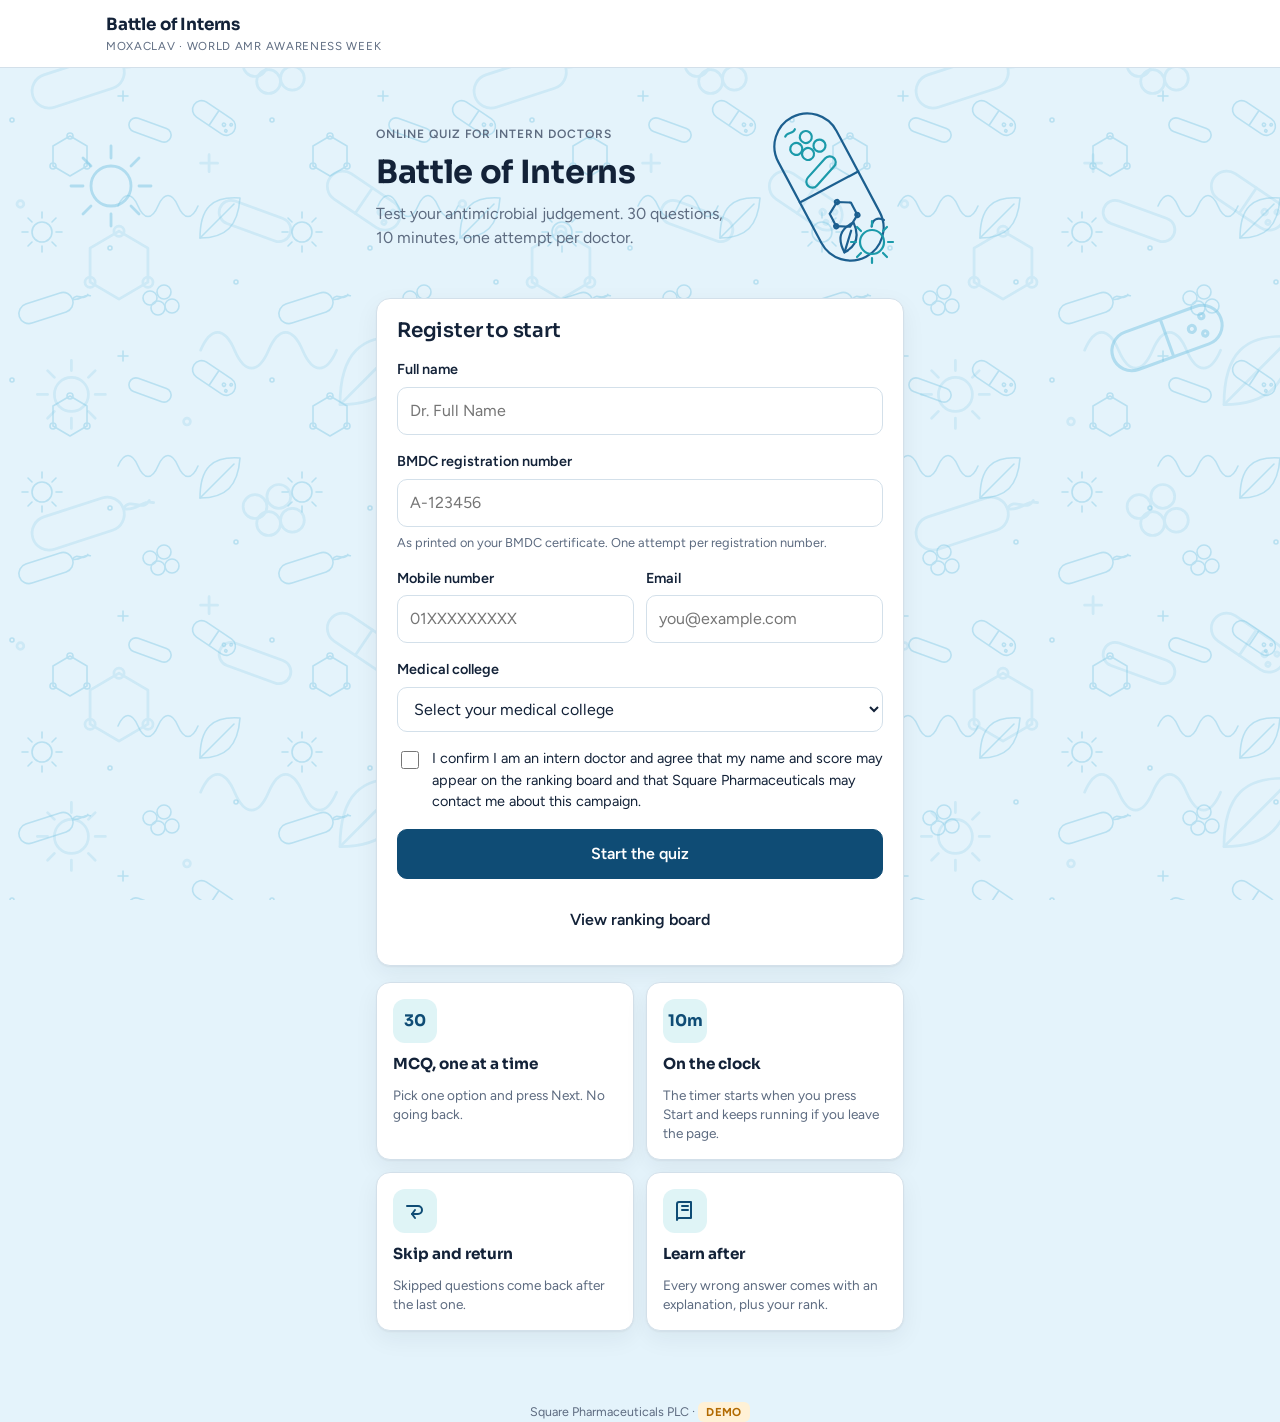
==== commit 0374b9c2: "Welcome screen: registration first, four rule tiles; fix Other college box staying visible Co-Author" ====
--- a/demo/battle-of-interns-demo.html
+++ b/demo/battle-of-interns-demo.html
@@ -51,6 +51,7 @@
 }
 
 * { box-sizing: border-box; }
+[hidden] { display: none !important; }
 html, body { height: 100%; }
 body {
   margin: 0; background: var(--bg); color: var(--fg);
@@ -177,9 +178,13 @@
 .hero-art { width: 150px; max-width: 100%; color: var(--art-2); justify-self: end; }
 .hero-art .acc { color: var(--accent); }
 @media (max-width: 480px) { .hero { grid-template-columns: 1fr 104px; } .hero-art { width: 104px; } .hero h1 { font-size: 1.7rem; } }
-.rules { display: grid; gap: 10px; }
-.rule { display: grid; grid-template-columns: 36px 1fr; gap: 12px; align-items: start; font-size: 0.92rem; }
-.rule-ic { width: 36px; height: 36px; border-radius: 10px; background: var(--accent-soft); color: var(--primary); display: grid; place-items: center; font-family: var(--font-display); font-weight: 700; font-size: 0.85rem; }
+.rules { display: grid; grid-template-columns: repeat(2, minmax(0, 1fr)); gap: 12px; }
+.rule { background: var(--surface); border: 1px solid var(--line); border-radius: var(--radius); padding: 16px; display: flex; flex-direction: column; gap: 10px; box-shadow: var(--shadow); }
+.rule b { font-family: var(--font-display); font-size: 0.95rem; }
+.rule p { font-size: 0.85rem; color: var(--muted); line-height: 1.4; }
+.rule-ic { width: 44px; height: 44px; border-radius: 12px; background: var(--accent-soft); color: var(--primary); display: grid; place-items: center; font-family: var(--font-display); font-weight: 700; font-size: 1rem; }
+.rule-ic svg { width: 24px; height: 24px; }
+@media (max-width: 360px) { .rules { grid-template-columns: 1fr; } }
 
 /* Quiz */
 .quiz-head { display: flex; align-items: center; justify-content: space-between; gap: 12px; }
@@ -590,14 +595,6 @@
             </div>
             ${HERO_ART}
           </div>
-          <div class="card stack">
-            <div class="rules">
-              <div class="rule"><div class="rule-ic">${settings.questionCount}</div><div><b>MCQ, one at a time</b><br><span class="muted small">Pick one option and press Next. You cannot go back.</span></div></div>
-              <div class="rule"><div class="rule-ic">${Math.round(settings.durationSec / 60)}m</div><div><b>Timed</b><br><span class="muted small">The clock starts when you press Start and runs even if you leave the page.</span></div></div>
-              <div class="rule"><div class="rule-ic">&#8631;</div><div><b>Skip and return</b><br><span class="muted small">Skipped questions come back after you reach the end.</span></div></div>
-              <div class="rule"><div class="rule-ic">&#10003;</div><div><b>Learn after</b><br><span class="muted small">Explanations for every wrong answer appear when you finish, with your rank.</span></div></div>
-            </div>
-          </div>
           ${closed ? `<div class="alert warn">${settings.status === "not_started" ? "The quiz has not opened yet." : "Registration for this quiz is closed."} ${settings.leaderboardPublic ? '<a href="#board">See the ranking board</a>.' : ""}</div>` : `
           <form class="card stack" id="regForm" novalidate>
             <h2>Register to start</h2>
@@ -615,6 +612,12 @@
             <button class="btn primary block" type="submit" id="btnStart">Start the quiz</button>
             ${settings.leaderboardPublic ? `<a class="btn ghost block" href="#board">View ranking board</a>` : ""}
           </form>`}
+          <div class="rules">
+            <div class="rule"><div class="rule-ic">${settings.questionCount}</div><b>MCQ, one at a time</b><p>Pick one option and press Next. No going back.</p></div>
+            <div class="rule"><div class="rule-ic">${Math.round(settings.durationSec / 60)}m</div><b>On the clock</b><p>The timer starts when you press Start and keeps running if you leave the page.</p></div>
+            <div class="rule"><div class="rule-ic"><svg viewBox="0 0 24 24" fill="none" stroke="currentColor" stroke-width="2" stroke-linecap="round" stroke-linejoin="round"><path d="M4 7h11a4 4 0 0 1 0 8H9"/><path d="M12 11l-3 4 3 4"/></svg></div><b>Skip and return</b><p>Skipped questions come back after the last one.</p></div>
+            <div class="rule"><div class="rule-ic"><svg viewBox="0 0 24 24" fill="none" stroke="currentColor" stroke-width="2" stroke-linecap="round" stroke-linejoin="round"><path d="M4 19V5a2 2 0 0 1 2-2h12v16H6a2 2 0 0 0-2 2z"/><path d="M9 7h6M9 11h6"/></svg></div><b>Learn after</b><p>Every wrong answer comes with an explanation, plus your rank.</p></div>
+          </div>
         </div>`);
       const form = document.getElementById("regForm");
       if (!form) return;
